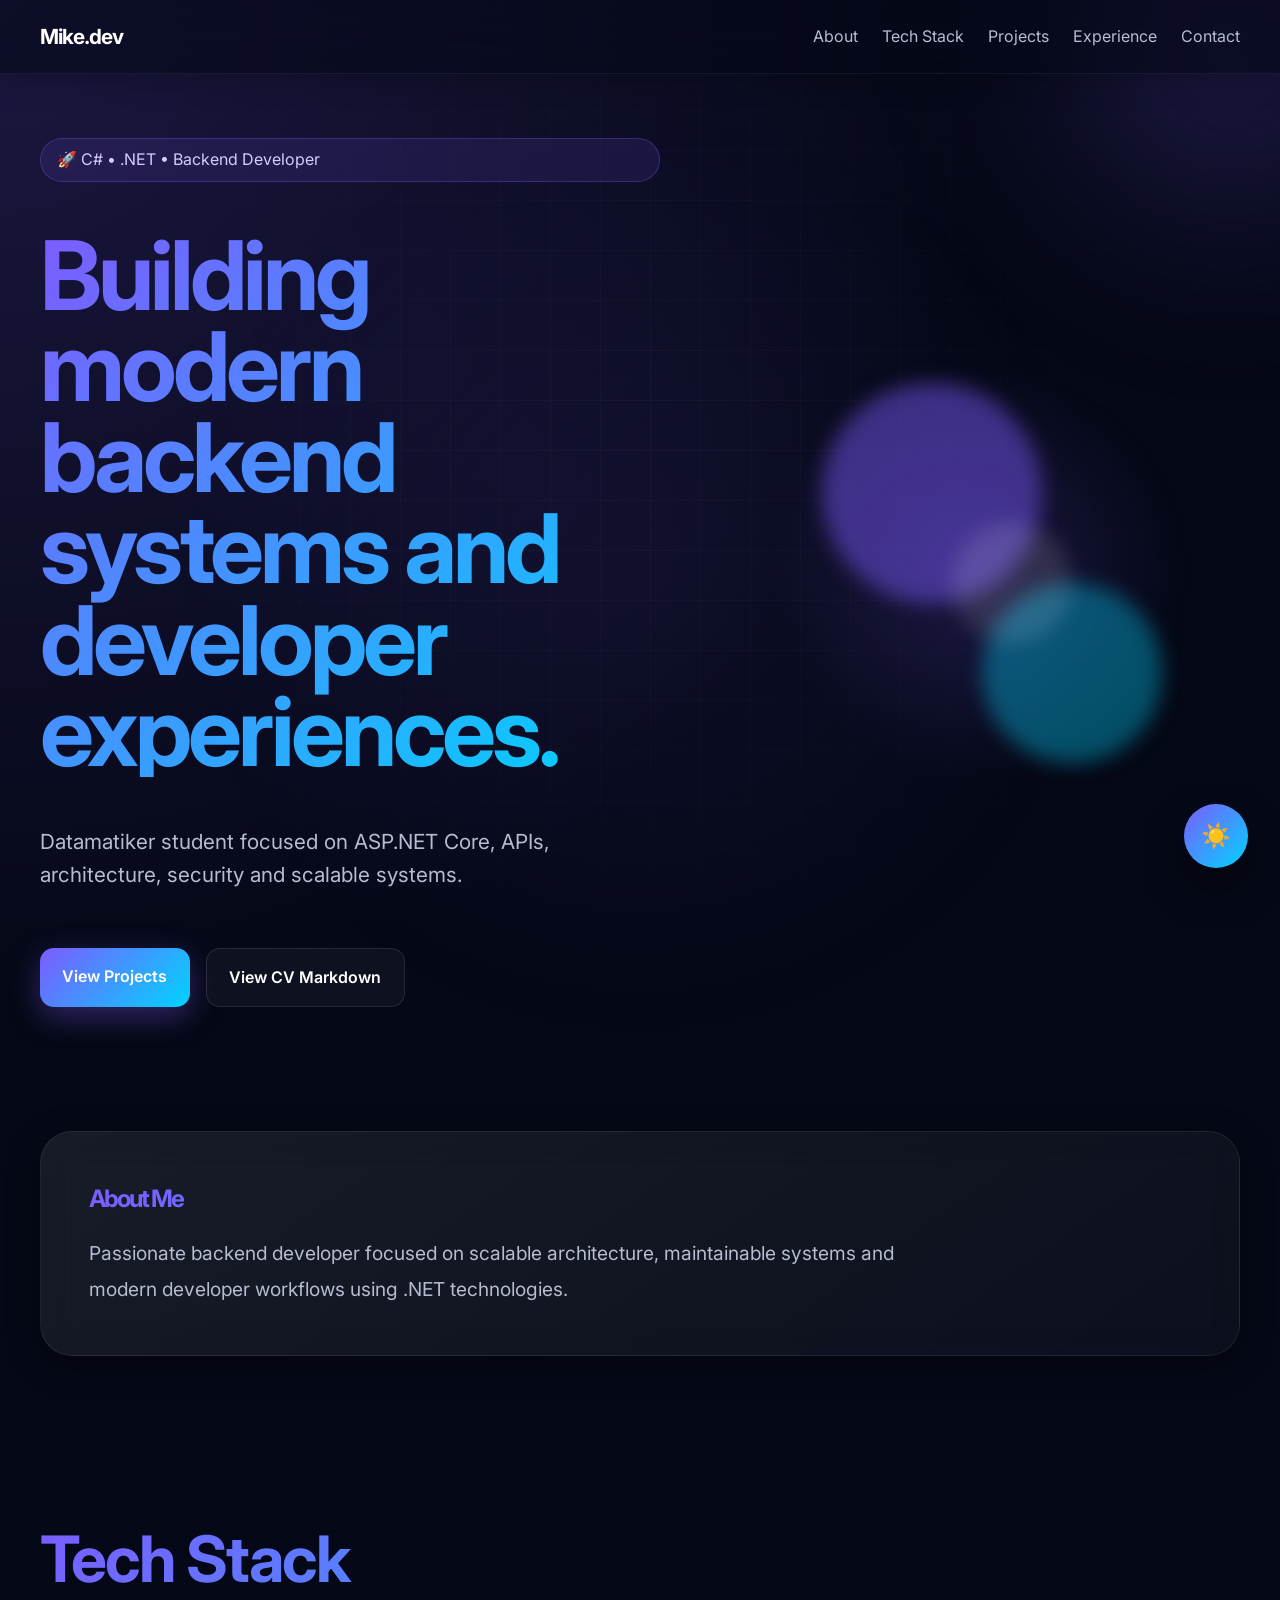
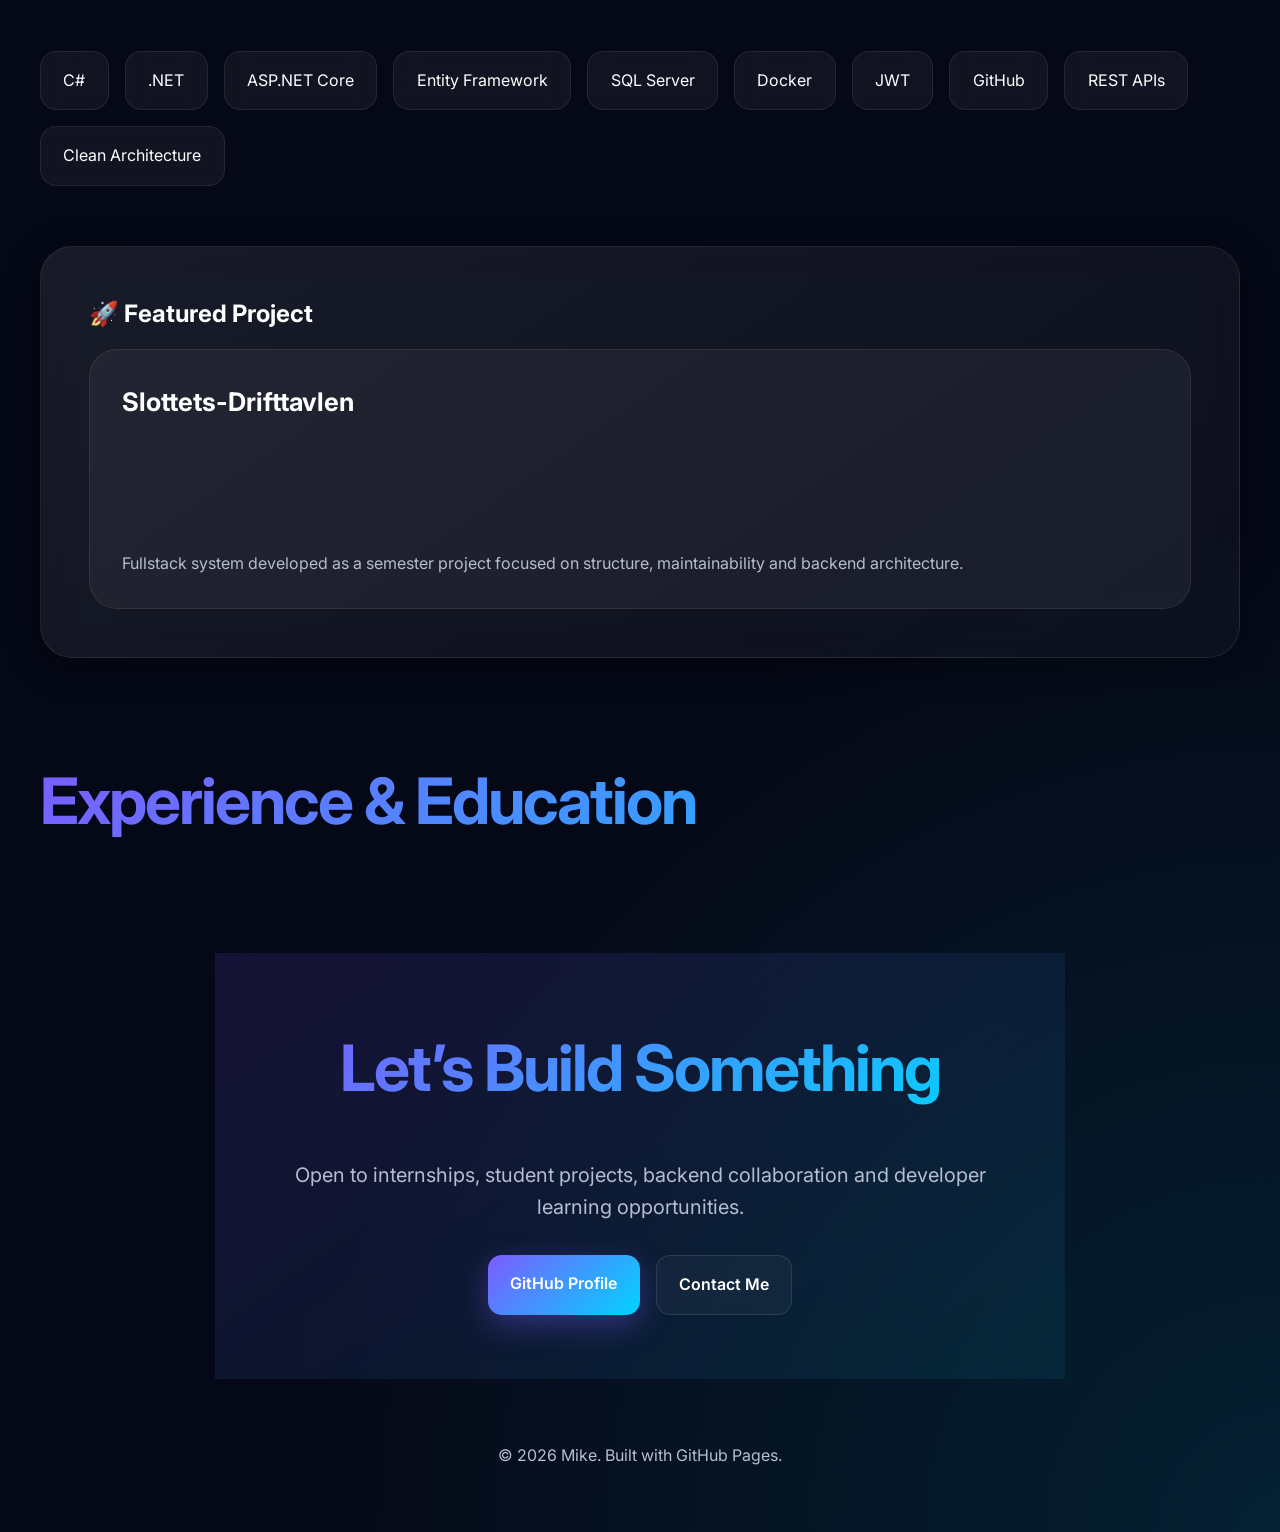
==== index.html @ 4323db99 "Add automated CV PDF generation workflow" ====
<!doctype html>
<html lang="en">
  <head>
    <meta charset="UTF-8" />
    <meta name="viewport" content="width=device-width, initial-scale=1.0" />

    <title>Mike | Developer Portfolio</title>

    <link rel="preconnect" href="https://fonts.googleapis.com" />
    <link rel="preconnect" href="https://fonts.gstatic.com" crossorigin />

    <link
      href="https://fonts.googleapis.com/css2?family=Inter:wght@300;400;500;600;700&display=swap"
      rel="stylesheet"
    />

    <link rel="icon" type="image/svg+xml" href="favicon.svg" />
  <link rel="manifest" href="site.webmanifest" />
  <link rel="stylesheet" href="style.css" />
  </head>

  <!doctype html>
  <html lang="en">
    <head>
      <!-- #region Meta -->
      <meta charset="UTF-8" />
      <meta name="viewport" content="width=device-width, initial-scale=1.0" />
      <meta
        name="description"
        content="Modern developer CV and portfolio for a C# .NET backend developer."
      />
      <!-- #endregion -->

      <!-- #region Title -->
      <title>Mike | C# .NET Developer</title>
      <!-- #endregion -->

      <!-- #region Fonts -->
      <link rel="preconnect" href="https://fonts.googleapis.com" />
      <link rel="preconnect" href="https://fonts.gstatic.com" crossorigin />
      <link
        href="https://fonts.googleapis.com/css2?family=Inter:wght@300;400;500;600;700;800&display=swap"
        rel="stylesheet"
      />
      <!-- #endregion -->

      <!-- #region Styles -->
      <link rel="stylesheet" href="style.css" />
      <!-- #endregion -->
    </head>

    
    <body>

<button class="theme-toggle" aria-label="Toggle theme">☀️</button>


  <div class="scroll-progress"></div>

      <!-- #region Background -->
      <div class="background-glow" aria-hidden="true"></div>

  <div class="background-grid"></div>

      <!-- #endregion -->

      
  <!-- #region Page Header -->
  <header class="site-header">
    <nav class="site-nav" aria-label="Primary navigation">
      <a href="#" class="brand" aria-label="Go to homepage">Mike.dev</a>

      <ul class="nav-links">
        <li><a href="#about">About</a></li>
        <li><a href="#skills">Tech Stack</a></li>
        <li><a href="#projects">Projects</a></li>
        <li><a href="#experience">Experience</a></li>
        <li><a href="#contact">Contact</a></li>
      </ul>

      <button class="mobile-menu-toggle" aria-label="Toggle navigation" aria-expanded="false">
        <span></span>
        <span></span>
        <span></span>
      </button>
    </nav>
  </header>
  <!-- #endregion -->


      <!-- #region Main Content -->
      <main>
        <!-- #region Hero Section -->
        <section class="hero" aria-labelledby="hero-title">
<div class="hero-layout">
<div class="hero-left">
<p class="hero-tag">🚀 C# • .NET • Backend Developer</p>
<h1 id="hero-title" class="gradient-text">Building modern backend systems and developer experiences.</h1>
<p class="hero-description">Datamatiker student focused on ASP.NET Core, APIs, architecture, security and scalable systems.</p>
<div class="hero-actions">
<a href="#projects" class="primary-btn">View Projects</a>
<a href="docs/cv.pdf" class="secondary-btn" target="_blank">View CV Markdown</a>
</div>
</div>
<div class="hero-right">
<div class="hero-visual">
<div class="orb orb-1"></div>
<div class="orb orb-2"></div>
<div class="orb orb-3"></div>
</div>
</div>
</div>
</section>
        <!-- #endregion -->

        <!-- #region About Section -->
        <section id="about" class="section">
<div class="glass-card hover-lift">
<h2 class="section-title gradient-text">About Me</h2>
<p class="about-text">
Passionate backend developer focused on scalable architecture, maintainable systems and modern developer workflows using .NET technologies.
</p>
</div>
</section>
        <!-- #endregion -->

        <!-- #region Skills Section -->
        <section id="skills" class="section">
<h2 class="section-title gradient-text">Tech Stack</h2>
<ul id="skills-container" class="skills"></ul>
</section>
        <!-- #endregion -->

        <!-- #region Projects Section -->
        <section
          id="projects"
          class="glass-card hover-lift"
          aria-labelledby="projects-title"
        >
          <h2 id="projects-title">🚀 Featured Project</h2>

          <article class="project-card glow-hover">
            <h3>Slottets-Drifttavlen</h3>

            <p>
              Fullstack system developed as a semester project focused on
              structure, maintainability and backend architecture.
            </p>
          </article>
        </section>
        <!-- #endregion -->
      <section id="experience" class="section">
<h2 class="section-title gradient-text">Experience & Education</h2>
<div id="timeline-container" class="timeline"></div>
</section>

<section id="contact" class="section contact-section">
<h2 class="section-title gradient-text">Let’s Build Something</h2>
<p>Open to internships, student projects, backend collaboration and developer learning opportunities.</p>
<div class="hero-actions">
<a href="https://github.com/codemikemike" class="primary-btn">GitHub Profile</a>
<a href="mailto:codemikemike.noreply.github.com" class="secondary-btn">Contact Me</a>
</div>
</section>
</main>
      <!-- #endregion -->

      <!-- #region Footer -->
      <footer class="site-footer">
        <p>© 2026 Mike. Built with GitHub Pages.</p>
      </footer>
      <!-- #endregion -->
      <script type="module" src="src/app.js"></script>
</body>
  </html>
</html>
---- style.css ----
/* #region Reset */

* {
  margin: 0;
  padding: 0;
  box-sizing: border-box;
}

/* #endregion */


/* #region Root */

:root {
  --background: #050816;
  --surface: rgba(255, 255, 255, 0.06);
  --surface-border: rgba(255, 255, 255, 0.1);

  --text-primary: #ffffff;
  --text-secondary: #b6bdd1;

  --primary: #7c5cff;
  --secondary: #00d4ff;

  --shadow:
    0 8px 32px rgba(0, 0, 0, 0.35);

  --blur: blur(18px);

  --max-width: 1200px;
}

/* #endregion */


/* #region Base */

html {
  scroll-behavior: smooth;
}

body {
  font-family: "Inter", sans-serif;

  background:
    radial-gradient(circle at top left, rgba(124, 92, 255, 0.18), transparent 30%),
    radial-gradient(circle at bottom right, rgba(0, 212, 255, 0.12), transparent 30%),
    var(--background);

  color: var(--text-primary);

  min-height: 100vh;

  overflow-x: hidden;
  line-height: 1.6;
}

/* #endregion */


/* #region Background Glow */

.background-glow {
  position: fixed;

  top: -200px;
  right: -200px;

  width: 500px;
  height: 500px;

  background: radial-gradient(circle, rgba(124, 92, 255, 0.25), transparent 70%);

  filter: blur(80px);

  z-index: -1;

  animation: pulse 8s ease-in-out infinite;
}

@keyframes pulse {
  0% {
    transform: scale(1);
    opacity: 0.7;
  }

  50% {
    transform: scale(1.2);
    opacity: 1;
  }

  100% {
    transform: scale(1);
    opacity: 0.7;
  }
}

/* #endregion */


/* #region Layout */

main {
  width: min(100% - 2rem, var(--max-width));
  margin-inline: auto;
}

/* #endregion */


/* #region Header */

.site-header {

  box-shadow:
    0 4px 30px rgba(0,0,0,0.25);

  position: sticky;
  top: 0;

  backdrop-filter: blur(14px);

  background: rgba(5, 8, 22, 0.65);

  border-bottom: 1px solid rgba(255, 255, 255, 0.05);

  z-index: 1000;
}

.site-nav {
  width: min(100% - 2rem, var(--max-width));

  margin-inline: auto;

  display: flex;
  justify-content: space-between;
  align-items: center;

  padding: 1rem 0;
}

.brand {
  font-size: 1.1rem;
  font-weight: 700;

  color: white;

  text-decoration: none;
}

.nav-links {
  display: flex;
  gap: 1.5rem;

  list-style: none;
}

.nav-links a {
  color: var(--text-secondary);

  text-decoration: none;

  transition: 0.3s ease;
}

.nav-links a:hover {
  color: white;
}

/* #endregion */


/* #region Hero */

.hero {
  min-height: 90vh;

  display: grid;
  place-items: center;

  padding: 4rem 0;
}

.hero-content {

  display: flex;
  flex-direction: column;
  gap: 1rem;

  max-width: 800px;
}

.hero-tag {
  display: inline-flex;

  padding: 0.5rem 1rem;

  border-radius: 999px;

  background: rgba(124, 92, 255, 0.12);

  border: 1px solid rgba(124, 92, 255, 0.3);

  color: #d6cbff;

  margin-bottom: 1.5rem;
}

.hero h1 {
  font-size: clamp(3rem, 8vw, 5rem);

  line-height: 1.05;

  margin-bottom: 1.5rem;

  letter-spacing: -2px;
}

.hero-description {
  font-size: 1.2rem;

  color: var(--text-secondary);

  max-width: 650px;

  margin-bottom: 2rem;
}

/* #endregion */


/* #region Buttons */

.hero-actions {
  display: flex;
  gap: 1rem;

  flex-wrap: wrap;
}

.primary-btn,
.secondary-btn {
  padding: 1rem 1.4rem;

  border-radius: 14px;

  text-decoration: none;

  font-weight: 600;

  transition: 0.3s ease;
}

.primary-btn {
  background: linear-gradient(
    135deg,
    var(--primary),
    var(--secondary)
  );

  color: white;

  box-shadow:
    0 10px 30px rgba(124, 92, 255, 0.35);
}

.primary-btn:hover {
  transform: translateY(-3px);
}

.secondary-btn {
  border: 1px solid rgba(255, 255, 255, 0.1);

  color: white;

  background: rgba(255, 255, 255, 0.04);
}

.secondary-btn:hover {
  background: rgba(255, 255, 255, 0.08);
}

/* #endregion */


/* #region Glass Cards */

.glass-card {
  background: var(--surface);

  border: 1px solid var(--surface-border);

  backdrop-filter: var(--blur);

  border-radius: 24px;

  padding: 2rem;

  margin-bottom: 2rem;

  box-shadow: var(--shadow);
}

.glass-card h2 {
  margin-bottom: 1rem;

  font-size: 1.5rem;
}

/* #endregion */


/* #region Skills */

.skills {
  display: flex;
  flex-wrap: wrap;

  gap: 1rem;

  list-style: none;
}

.skills li {
  padding: 0.75rem 1rem;

  border-radius: 12px;

  background: rgba(255, 255, 255, 0.05);

  border: 1px solid rgba(255, 255, 255, 0.08);

  color: white;
}

/* #endregion */


/* #region Project */

.project-card h3 {
  margin-bottom: 0.75rem;
}

/* #endregion */


/* #region Footer */

.site-footer {
  text-align: center;

  padding: 4rem 2rem;

  color: var(--text-secondary);
}

/* #endregion */


/* #region Responsive */

@media (max-width: 768px) {

  .nav-links {
    display: none;
  }

  .hero {
    min-height: 80vh;
  }

  .hero h1 {
    font-size: 3rem;
  }

  .hero-description {
    font-size: 1rem;
  }

}

/* #endregion */

/* #region Utilities */

.gradient-text {

  background:
    linear-gradient(
      135deg,
      #7c5cff,
      #00d4ff
    );

  -webkit-background-clip: text;
  -webkit-text-fill-color: transparent;
}

.section-spacing {
  padding-block: 5rem;
}

.hover-lift {

  transition:
    transform 0.35s ease,
    box-shadow 0.35s ease;
}

.hover-lift:hover {

  transform:
    translateY(-8px);

  box-shadow:
    0 20px 40px rgba(0,0,0,0.35);
}

/* #endregion */


/* #region Reveal Animation */

.glass-card {

  opacity: 0;

  transform:
    translateY(30px);

  animation:
    reveal 0.8s ease forwards;
}

.glass-card:nth-child(1) {
  animation-delay: 0.1s;
}

.glass-card:nth-child(2) {
  animation-delay: 0.25s;
}

.glass-card:nth-child(3) {
  animation-delay: 0.4s;
}

@keyframes reveal {

  to {

    opacity: 1;

    transform:
      translateY(0);
  }
}

/* #endregion */


/* #region Scroll Progress */

.scroll-progress {

  position: fixed;

  top: 0;
  left: 0;

  width: 0%;
  height: 4px;

  background:
    linear-gradient(
      90deg,
      #7c5cff,
      #00d4ff
    );

  z-index: 9999;
}

/* #endregion */


/* #region Background Grid */

.background-grid {

  position: fixed;

  inset: 0;

  background-image:
    linear-gradient(
      rgba(255,255,255,0.03) 1px,
      transparent 1px
    ),
    linear-gradient(
      90deg,
      rgba(255,255,255,0.03) 1px,
      transparent 1px
    );

  background-size: 50px 50px;

  mask-image:
    radial-gradient(
      circle at center,
      black,
      transparent 80%
    );

  z-index: -2;
}

/* #endregion */


/* #region Enhanced Project Card */

.project-card {

  display: flex;
  flex-direction: column;
  gap: 1rem;
}

.project-card p {

  color:
    var(--text-secondary);
}

/* #endregion */


/* #region Enhanced Hero */

.hero {

  position: relative;
}

.hero::before {

  content: "";

  position: absolute;

  inset: 0;

  background:
    radial-gradient(
      circle at center,
      rgba(124,92,255,0.08),
      transparent 60%
    );

  z-index: -1;
}

/* #endregion */


/* #region Modern Hero Layout */

.hero-layout {

  display: grid;

  grid-template-columns:
    1.2fr 1fr;

  align-items: center;

  gap: 4rem;

  min-height: 90vh;
}

.hero-left {

  display: flex;
  flex-direction: column;

  gap: 1.5rem;
}

.hero-right {

  display: flex;

  justify-content: center;
  align-items: center;
}

.hero-visual {

  position: relative;

  width: 420px;
  height: 420px;

  border-radius: 50%;

  background:
    radial-gradient(
      circle,
      rgba(124,92,255,0.18),
      transparent 70%
    );
}

.orb {

  position: absolute;

  border-radius: 50%;

  filter: blur(10px);

  animation:
    float 8s ease-in-out infinite;
}

.orb-1 {

  width: 220px;
  height: 220px;

  background:
    rgba(124,92,255,0.45);

  top: 20px;
  left: 50px;
}

.orb-2 {

  width: 180px;
  height: 180px;

  background:
    rgba(0,212,255,0.35);

  bottom: 20px;
  right: 30px;

  animation-delay: 2s;
}

.orb-3 {

  width: 120px;
  height: 120px;

  background:
    rgba(255,255,255,0.12);

  top: 160px;
  right: 120px;

  animation-delay: 4s;
}

@keyframes float {

  0% {
    transform:
      translateY(0px);
  }

  50% {
    transform:
      translateY(-25px);
  }

  100% {
    transform:
      translateY(0px);
  }
}

/* #endregion */


/* #region Premium Typography */

.hero h1 {

  font-size:
    clamp(4rem, 8vw, 6rem);

  line-height: 0.95;

  letter-spacing: -4px;

  max-width: 850px;
}

.hero-description {

  font-size: 1.3rem;

  max-width: 650px;

  color:
    var(--text-secondary);
}

/* #endregion */


/* #region Premium Cards */

.glass-card {

  padding: 3rem;

  border-radius: 32px;

  background:
    linear-gradient(
      145deg,
      rgba(255,255,255,0.08),
      rgba(255,255,255,0.03)
    );

  border:
    1px solid rgba(255,255,255,0.08);
}

/* #endregion */


/* #region Responsive */

@media (max-width: 1000px) {

  .hero-layout {

    grid-template-columns: 1fr;

    text-align: center;
  }

  .hero-left {

    align-items: center;
  }

  .hero-right {

    display: none;
  }
}

/* #endregion */


/* #region Section System */

.section {

  position: relative;

  padding-block: 8rem;
}

.section-title {

  font-size:
    clamp(2.5rem, 5vw, 4rem);

  margin-bottom: 3rem;

  letter-spacing: -2px;
}

/* #endregion */


/* #region Premium Skills */

.skills {

  display: flex;

  flex-wrap: wrap;

  gap: 1rem;
}

.skills li {

  position: relative;

  overflow: hidden;

  padding:
    1rem 1.4rem;

  border-radius: 16px;

  background:
    rgba(255,255,255,0.05);

  border:
    1px solid rgba(255,255,255,0.08);

  backdrop-filter:
    blur(12px);

  transition:
    all 0.35s ease;
}

.skills li::before {

  content: "";

  position: absolute;

  inset: 0;

  background:
    linear-gradient(
      135deg,
      rgba(124,92,255,0.25),
      rgba(0,212,255,0.15)
    );

  opacity: 0;

  transition:
    opacity 0.35s ease;
}

.skills li:hover {

  transform:
    translateY(-6px);

  border-color:
    rgba(124,92,255,0.45);
}

.skills li:hover::before {

  opacity: 1;
}

/* #endregion */


/* #region Project Grid */

.project-grid {

  display: grid;

  grid-template-columns:
    repeat(
      auto-fit,
      minmax(320px, 1fr)
    );

  gap: 2rem;
}

.project-card {

  position: relative;

  overflow: hidden;

  padding: 2rem;

  border-radius: 28px;

  background:
    rgba(255,255,255,0.05);

  border:
    1px solid rgba(255,255,255,0.08);

  transition:
    all 0.4s ease;
}

.project-card::before {

  content: "";

  position: absolute;

  inset: 0;

  background:
    linear-gradient(
      135deg,
      rgba(124,92,255,0.12),
      rgba(0,212,255,0.06)
    );

  opacity: 0;

  transition:
    opacity 0.4s ease;
}

.project-card:hover {

  transform:
    translateY(-10px);

  border-color:
    rgba(124,92,255,0.35);
}

.project-card:hover::before {

  opacity: 1;
}

.project-card h3 {

  font-size: 1.6rem;

  margin-bottom: 1rem;
}

/* #endregion */


/* #region Premium Navbar */

.site-header {

  backdrop-filter:
    blur(24px);

  background:
    rgba(5,8,22,0.55);

  border-bottom:
    1px solid rgba(255,255,255,0.06);
}

.site-nav {

  padding:
    1.25rem 0;
}

.brand {

  font-size: 1.3rem;

  letter-spacing: -1px;
}

/* #endregion */


/* #region Glow Hover */

.glow-hover {

  position: relative;
}

.glow-hover::after {

  content: "";

  position: absolute;

  inset: 0;

  border-radius: inherit;

  background:
    radial-gradient(
      circle at top,
      rgba(124,92,255,0.25),
      transparent 70%
    );

  opacity: 0;

  transition:
    opacity 0.35s ease;

  pointer-events: none;
}

.glow-hover:hover::after {

  opacity: 1;
}

/* #endregion */


/* #region Modern Layout */

.section {

  padding-block:
    8rem;
}

.section-title {

  font-size:
    clamp(2.5rem, 6vw, 4rem);

  margin-bottom:
    2.5rem;

  letter-spacing:
    -2px;
}

.about-text {

  font-size:
    1.2rem;

  max-width:
    850px;

  color:
    var(--text-secondary);

  line-height:
    1.9;
}

/* #endregion */


/* #region Timeline */

.timeline {
  display: grid;
  gap: 2rem;
}

.timeline-item {
  position: relative;
  display: grid;
  grid-template-columns: auto 1fr;
  gap: 1.5rem;
  padding: 2rem;
  border-radius: 28px;
  background: linear-gradient(
    145deg,
    rgba(255,255,255,0.07),
    rgba(255,255,255,0.03)
  );
  border: 1px solid rgba(255,255,255,0.08);
  backdrop-filter: blur(18px);
  transition: transform 0.35s ease, border-color 0.35s ease;
}

.timeline-item:hover {
  transform: translateY(-8px);
  border-color: rgba(124,92,255,0.45);
}

.timeline-dot {
  width: 18px;
  height: 18px;
  margin-top: 0.45rem;
  border-radius: 50%;
  background: linear-gradient(135deg, #7c5cff, #00d4ff);
  box-shadow: 0 0 30px rgba(124,92,255,0.7);
}

.timeline-date {
  color: #8fdcff;
  font-weight: 700;
  margin-bottom: 0.5rem;
}

.timeline-item h3 {
  font-size: 1.5rem;
  margin-bottom: 0.75rem;
}

.timeline-item p {
  color: var(--text-secondary);
}

/* #endregion */


/* #region Contact Section */

.contact-section {
  text-align: center;
  max-width: 850px;
  margin-inline: auto;
}

.contact-section p {
  color: var(--text-secondary);
  font-size: 1.25rem;
  margin-bottom: 2rem;
}

.contact-section .hero-actions {
  justify-content: center;
}

/* #endregion */


/* #region Theme Toggle */

.theme-toggle {

  position: fixed;

  right: 2rem;
  bottom: 2rem;

  width: 64px;
  height: 64px;

  border: none;

  border-radius: 50%;

  background:
    linear-gradient(
      135deg,
      #7c5cff,
      #00d4ff
    );

  color: white;

  font-size: 1.5rem;

  cursor: pointer;

  z-index: 9999;

  box-shadow:
    0 20px 40px rgba(0,0,0,0.35);

  transition:
    transform 0.3s ease,
    box-shadow 0.3s ease;
}

.theme-toggle:hover {

  transform:
    translateY(-6px) scale(1.05);
}

/* #endregion */


/* #region Light Theme */

body.light-theme {

  --background: #f4f7fb;

  --surface:
    rgba(255,255,255,0.75);

  --surface-border:
    rgba(0,0,0,0.06);

  --text-primary:
    #0f172a;

  --text-secondary:
    #475569;

  background:
    radial-gradient(
      circle at top left,
      rgba(124,92,255,0.08),
      transparent 30%
    ),
    radial-gradient(
      circle at bottom right,
      rgba(0,212,255,0.08),
      transparent 30%
    ),
    var(--background);
}

body.light-theme .brand,
body.light-theme .nav-links a,
body.light-theme .skills li,
body.light-theme .secondary-btn {

  color:
    #0f172a;
}

body.light-theme .secondary-btn {

  border:
    1px solid rgba(0,0,0,0.08);
}

/* #endregion */


/* #region Global Theme Transitions */

body,
.glass-card,
.project-card,
.timeline-item,
.skills li,
.site-header,
.secondary-btn {

  transition:
    background 0.35s ease,
    color 0.35s ease,
    border-color 0.35s ease;
}

/* #endregion */


/* #region Professional Spacing Fix */

.hero {
  min-height: 78vh;
}

.section {
  padding-block: 3.75rem;
}

.glass-card,
.project-card,
.timeline-item,
.contact-section {
  transition:
    transform 0.3s ease,
    border-color 0.3s ease,
    background 0.3s ease;
}

/* #endregion */


/* #region Stronger Project Layout */

#projects .project-grid {
  margin-top: 2rem;
}

#projects .project-card {
  min-height: 260px;
  display: flex;
  flex-direction: column;
  justify-content: space-between;
}

#projects .project-card::after {
  content: "View case study →";
  margin-top: 2rem;
  color: #8fdcff;
  font-weight: 800;
}

/* #endregion */


/* #region Better Contact */

.contact-section {
  padding: 4rem;
  background:
    linear-gradient(
      145deg,
      rgba(124, 92, 255, 0.14),
      rgba(0, 212, 255, 0.07)
    );
}

/* #endregion */


/* #region Mobile Navigation */

.mobile-menu-toggle {
  display: none;
  width: 44px;
  height: 44px;
  border: 1px solid var(--border);
  border-radius: 14px;
  background: rgba(255,255,255,.06);
  cursor: pointer;
}

.mobile-menu-toggle span {
  display: block;
  width: 20px;
  height: 2px;
  margin: 5px auto;
  background: var(--text);
  border-radius: 999px;
  transition: transform .25s ease, opacity .25s ease;
}

.mobile-menu-toggle.is-open span:nth-child(1) {
  transform: translateY(7px) rotate(45deg);
}

.mobile-menu-toggle.is-open span:nth-child(2) {
  opacity: 0;
}

.mobile-menu-toggle.is-open span:nth-child(3) {
  transform: translateY(-7px) rotate(-45deg);
}

@media (max-width: 900px) {
  .mobile-menu-toggle {
    display: block;
  }

  .nav-links {
    position: fixed;
    top: 73px;
    left: 1rem;
    right: 1rem;

    display: grid;
    gap: .75rem;

    padding: 1rem;

    border: 1px solid var(--border);
    border-radius: 22px;

    background: rgba(5,8,22,.92);
    backdrop-filter: blur(22px);

    transform: translateY(-16px);
    opacity: 0;
    pointer-events: none;

    transition: opacity .25s ease, transform .25s ease;
  }

  .nav-links.is-open {
    opacity: 1;
    pointer-events: auto;
    transform: translateY(0);
  }

  .nav-links a {
    display: block;
    padding: .85rem 1rem;
    border-radius: 14px;
  }

  .nav-links a:hover {
    background: rgba(255,255,255,.07);
  }
}

/* #endregion */


/* #region Mobile Nav Hard Fix */

.mobile-menu-toggle {
  display: none;
  align-items: center;
  justify-content: center;
  flex-direction: column;
}

@media (max-width: 900px) {
  .mobile-menu-toggle {
    display: flex !important;
  }

  .site-nav {
    position: relative;
  }

  .nav-links {
    display: none !important;
  }

  .nav-links.is-open {
    display: grid !important;
  }
}

/* #endregion */


.mobile-menu-toggle {
  display: flex !important;
  background: red !important;
}


/* #region Mobile Menu Icon Fix */

.mobile-menu-toggle {
  gap: 4px;
}

.mobile-menu-toggle span {
  display: block !important;
  width: 22px !important;
  height: 2px !important;
  background: #ffffff !important;
  border-radius: 999px;
}

/* #endregion */


/* #region Mobile Menu Final Fix */

.mobile-menu-toggle {
  display: none !important;
  width: 44px;
  height: 44px;
  border: 1px solid var(--border);
  border-radius: 14px;
  background: rgba(255,255,255,.06) !important;
  cursor: pointer;
  align-items: center;
  justify-content: center;
  flex-direction: column;
  gap: 4px;
}

.mobile-menu-toggle span {
  display: block !important;
  width: 22px !important;
  height: 2px !important;
  background: #ffffff !important;
  border-radius: 999px;
}

@media (max-width: 900px) {
  .mobile-menu-toggle {
    display: flex !important;
  }
}

/* #endregion */
---- style.css ----
/* #region Reset */

* {
  margin: 0;
  padding: 0;
  box-sizing: border-box;
}

/* #endregion */


/* #region Root */

:root {
  --background: #050816;
  --surface: rgba(255, 255, 255, 0.06);
  --surface-border: rgba(255, 255, 255, 0.1);

  --text-primary: #ffffff;
  --text-secondary: #b6bdd1;

  --primary: #7c5cff;
  --secondary: #00d4ff;

  --shadow:
    0 8px 32px rgba(0, 0, 0, 0.35);

  --blur: blur(18px);

  --max-width: 1200px;
}

/* #endregion */


/* #region Base */

html {
  scroll-behavior: smooth;
}

body {
  font-family: "Inter", sans-serif;

  background:
    radial-gradient(circle at top left, rgba(124, 92, 255, 0.18), transparent 30%),
    radial-gradient(circle at bottom right, rgba(0, 212, 255, 0.12), transparent 30%),
    var(--background);

  color: var(--text-primary);

  min-height: 100vh;

  overflow-x: hidden;
  line-height: 1.6;
}

/* #endregion */


/* #region Background Glow */

.background-glow {
  position: fixed;

  top: -200px;
  right: -200px;

  width: 500px;
  height: 500px;

  background: radial-gradient(circle, rgba(124, 92, 255, 0.25), transparent 70%);

  filter: blur(80px);

  z-index: -1;

  animation: pulse 8s ease-in-out infinite;
}

@keyframes pulse {
  0% {
    transform: scale(1);
    opacity: 0.7;
  }

  50% {
    transform: scale(1.2);
    opacity: 1;
  }

  100% {
    transform: scale(1);
    opacity: 0.7;
  }
}

/* #endregion */


/* #region Layout */

main {
  width: min(100% - 2rem, var(--max-width));
  margin-inline: auto;
}

/* #endregion */


/* #region Header */

.site-header {

  box-shadow:
    0 4px 30px rgba(0,0,0,0.25);

  position: sticky;
  top: 0;

  backdrop-filter: blur(14px);

  background: rgba(5, 8, 22, 0.65);

  border-bottom: 1px solid rgba(255, 255, 255, 0.05);

  z-index: 1000;
}

.site-nav {
  width: min(100% - 2rem, var(--max-width));

  margin-inline: auto;

  display: flex;
  justify-content: space-between;
  align-items: center;

  padding: 1rem 0;
}

.brand {
  font-size: 1.1rem;
  font-weight: 700;

  color: white;

  text-decoration: none;
}

.nav-links {
  display: flex;
  gap: 1.5rem;

  list-style: none;
}

.nav-links a {
  color: var(--text-secondary);

  text-decoration: none;

  transition: 0.3s ease;
}

.nav-links a:hover {
  color: white;
}

/* #endregion */


/* #region Hero */

.hero {
  min-height: 90vh;

  display: grid;
  place-items: center;

  padding: 4rem 0;
}

.hero-content {

  display: flex;
  flex-direction: column;
  gap: 1rem;

  max-width: 800px;
}

.hero-tag {
  display: inline-flex;

  padding: 0.5rem 1rem;

  border-radius: 999px;

  background: rgba(124, 92, 255, 0.12);

  border: 1px solid rgba(124, 92, 255, 0.3);

  color: #d6cbff;

  margin-bottom: 1.5rem;
}

.hero h1 {
  font-size: clamp(3rem, 8vw, 5rem);

  line-height: 1.05;

  margin-bottom: 1.5rem;

  letter-spacing: -2px;
}

.hero-description {
  font-size: 1.2rem;

  color: var(--text-secondary);

  max-width: 650px;

  margin-bottom: 2rem;
}

/* #endregion */


/* #region Buttons */

.hero-actions {
  display: flex;
  gap: 1rem;

  flex-wrap: wrap;
}

.primary-btn,
.secondary-btn {
  padding: 1rem 1.4rem;

  border-radius: 14px;

  text-decoration: none;

  font-weight: 600;

  transition: 0.3s ease;
}

.primary-btn {
  background: linear-gradient(
    135deg,
    var(--primary),
    var(--secondary)
  );

  color: white;

  box-shadow:
    0 10px 30px rgba(124, 92, 255, 0.35);
}

.primary-btn:hover {
  transform: translateY(-3px);
}

.secondary-btn {
  border: 1px solid rgba(255, 255, 255, 0.1);

  color: white;

  background: rgba(255, 255, 255, 0.04);
}

.secondary-btn:hover {
  background: rgba(255, 255, 255, 0.08);
}

/* #endregion */


/* #region Glass Cards */

.glass-card {
  background: var(--surface);

  border: 1px solid var(--surface-border);

  backdrop-filter: var(--blur);

  border-radius: 24px;

  padding: 2rem;

  margin-bottom: 2rem;

  box-shadow: var(--shadow);
}

.glass-card h2 {
  margin-bottom: 1rem;

  font-size: 1.5rem;
}

/* #endregion */


/* #region Skills */

.skills {
  display: flex;
  flex-wrap: wrap;

  gap: 1rem;

  list-style: none;
}

.skills li {
  padding: 0.75rem 1rem;

  border-radius: 12px;

  background: rgba(255, 255, 255, 0.05);

  border: 1px solid rgba(255, 255, 255, 0.08);

  color: white;
}

/* #endregion */


/* #region Project */

.project-card h3 {
  margin-bottom: 0.75rem;
}

/* #endregion */


/* #region Footer */

.site-footer {
  text-align: center;

  padding: 4rem 2rem;

  color: var(--text-secondary);
}

/* #endregion */


/* #region Responsive */

@media (max-width: 768px) {

  .nav-links {
    display: none;
  }

  .hero {
    min-height: 80vh;
  }

  .hero h1 {
    font-size: 3rem;
  }

  .hero-description {
    font-size: 1rem;
  }

}

/* #endregion */

/* #region Utilities */

.gradient-text {

  background:
    linear-gradient(
      135deg,
      #7c5cff,
      #00d4ff
    );

  -webkit-background-clip: text;
  -webkit-text-fill-color: transparent;
}

.section-spacing {
  padding-block: 5rem;
}

.hover-lift {

  transition:
    transform 0.35s ease,
    box-shadow 0.35s ease;
}

.hover-lift:hover {

  transform:
    translateY(-8px);

  box-shadow:
    0 20px 40px rgba(0,0,0,0.35);
}

/* #endregion */


/* #region Reveal Animation */

.glass-card {

  opacity: 0;

  transform:
    translateY(30px);

  animation:
    reveal 0.8s ease forwards;
}

.glass-card:nth-child(1) {
  animation-delay: 0.1s;
}

.glass-card:nth-child(2) {
  animation-delay: 0.25s;
}

.glass-card:nth-child(3) {
  animation-delay: 0.4s;
}

@keyframes reveal {

  to {

    opacity: 1;

    transform:
      translateY(0);
  }
}

/* #endregion */


/* #region Scroll Progress */

.scroll-progress {

  position: fixed;

  top: 0;
  left: 0;

  width: 0%;
  height: 4px;

  background:
    linear-gradient(
      90deg,
      #7c5cff,
      #00d4ff
    );

  z-index: 9999;
}

/* #endregion */


/* #region Background Grid */

.background-grid {

  position: fixed;

  inset: 0;

  background-image:
    linear-gradient(
      rgba(255,255,255,0.03) 1px,
      transparent 1px
    ),
    linear-gradient(
      90deg,
      rgba(255,255,255,0.03) 1px,
      transparent 1px
    );

  background-size: 50px 50px;

  mask-image:
    radial-gradient(
      circle at center,
      black,
      transparent 80%
    );

  z-index: -2;
}

/* #endregion */


/* #region Enhanced Project Card */

.project-card {

  display: flex;
  flex-direction: column;
  gap: 1rem;
}

.project-card p {

  color:
    var(--text-secondary);
}

/* #endregion */


/* #region Enhanced Hero */

.hero {

  position: relative;
}

.hero::before {

  content: "";

  position: absolute;

  inset: 0;

  background:
    radial-gradient(
      circle at center,
      rgba(124,92,255,0.08),
      transparent 60%
    );

  z-index: -1;
}

/* #endregion */


/* #region Modern Hero Layout */

.hero-layout {

  display: grid;

  grid-template-columns:
    1.2fr 1fr;

  align-items: center;

  gap: 4rem;

  min-height: 90vh;
}

.hero-left {

  display: flex;
  flex-direction: column;

  gap: 1.5rem;
}

.hero-right {

  display: flex;

  justify-content: center;
  align-items: center;
}

.hero-visual {

  position: relative;

  width: 420px;
  height: 420px;

  border-radius: 50%;

  background:
    radial-gradient(
      circle,
      rgba(124,92,255,0.18),
      transparent 70%
    );
}

.orb {

  position: absolute;

  border-radius: 50%;

  filter: blur(10px);

  animation:
    float 8s ease-in-out infinite;
}

.orb-1 {

  width: 220px;
  height: 220px;

  background:
    rgba(124,92,255,0.45);

  top: 20px;
  left: 50px;
}

.orb-2 {

  width: 180px;
  height: 180px;

  background:
    rgba(0,212,255,0.35);

  bottom: 20px;
  right: 30px;

  animation-delay: 2s;
}

.orb-3 {

  width: 120px;
  height: 120px;

  background:
    rgba(255,255,255,0.12);

  top: 160px;
  right: 120px;

  animation-delay: 4s;
}

@keyframes float {

  0% {
    transform:
      translateY(0px);
  }

  50% {
    transform:
      translateY(-25px);
  }

  100% {
    transform:
      translateY(0px);
  }
}

/* #endregion */


/* #region Premium Typography */

.hero h1 {

  font-size:
    clamp(4rem, 8vw, 6rem);

  line-height: 0.95;

  letter-spacing: -4px;

  max-width: 850px;
}

.hero-description {

  font-size: 1.3rem;

  max-width: 650px;

  color:
    var(--text-secondary);
}

/* #endregion */


/* #region Premium Cards */

.glass-card {

  padding: 3rem;

  border-radius: 32px;

  background:
    linear-gradient(
      145deg,
      rgba(255,255,255,0.08),
      rgba(255,255,255,0.03)
    );

  border:
    1px solid rgba(255,255,255,0.08);
}

/* #endregion */


/* #region Responsive */

@media (max-width: 1000px) {

  .hero-layout {

    grid-template-columns: 1fr;

    text-align: center;
  }

  .hero-left {

    align-items: center;
  }

  .hero-right {

    display: none;
  }
}

/* #endregion */


/* #region Section System */

.section {

  position: relative;

  padding-block: 8rem;
}

.section-title {

  font-size:
    clamp(2.5rem, 5vw, 4rem);

  margin-bottom: 3rem;

  letter-spacing: -2px;
}

/* #endregion */


/* #region Premium Skills */

.skills {

  display: flex;

  flex-wrap: wrap;

  gap: 1rem;
}

.skills li {

  position: relative;

  overflow: hidden;

  padding:
    1rem 1.4rem;

  border-radius: 16px;

  background:
    rgba(255,255,255,0.05);

  border:
    1px solid rgba(255,255,255,0.08);

  backdrop-filter:
    blur(12px);

  transition:
    all 0.35s ease;
}

.skills li::before {

  content: "";

  position: absolute;

  inset: 0;

  background:
    linear-gradient(
      135deg,
      rgba(124,92,255,0.25),
      rgba(0,212,255,0.15)
    );

  opacity: 0;

  transition:
    opacity 0.35s ease;
}

.skills li:hover {

  transform:
    translateY(-6px);

  border-color:
    rgba(124,92,255,0.45);
}

.skills li:hover::before {

  opacity: 1;
}

/* #endregion */


/* #region Project Grid */

.project-grid {

  display: grid;

  grid-template-columns:
    repeat(
      auto-fit,
      minmax(320px, 1fr)
    );

  gap: 2rem;
}

.project-card {

  position: relative;

  overflow: hidden;

  padding: 2rem;

  border-radius: 28px;

  background:
    rgba(255,255,255,0.05);

  border:
    1px solid rgba(255,255,255,0.08);

  transition:
    all 0.4s ease;
}

.project-card::before {

  content: "";

  position: absolute;

  inset: 0;

  background:
    linear-gradient(
      135deg,
      rgba(124,92,255,0.12),
      rgba(0,212,255,0.06)
    );

  opacity: 0;

  transition:
    opacity 0.4s ease;
}

.project-card:hover {

  transform:
    translateY(-10px);

  border-color:
    rgba(124,92,255,0.35);
}

.project-card:hover::before {

  opacity: 1;
}

.project-card h3 {

  font-size: 1.6rem;

  margin-bottom: 1rem;
}

/* #endregion */


/* #region Premium Navbar */

.site-header {

  backdrop-filter:
    blur(24px);

  background:
    rgba(5,8,22,0.55);

  border-bottom:
    1px solid rgba(255,255,255,0.06);
}

.site-nav {

  padding:
    1.25rem 0;
}

.brand {

  font-size: 1.3rem;

  letter-spacing: -1px;
}

/* #endregion */


/* #region Glow Hover */

.glow-hover {

  position: relative;
}

.glow-hover::after {

  content: "";

  position: absolute;

  inset: 0;

  border-radius: inherit;

  background:
    radial-gradient(
      circle at top,
      rgba(124,92,255,0.25),
      transparent 70%
    );

  opacity: 0;

  transition:
    opacity 0.35s ease;

  pointer-events: none;
}

.glow-hover:hover::after {

  opacity: 1;
}

/* #endregion */


/* #region Modern Layout */

.section {

  padding-block:
    8rem;
}

.section-title {

  font-size:
    clamp(2.5rem, 6vw, 4rem);

  margin-bottom:
    2.5rem;

  letter-spacing:
    -2px;
}

.about-text {

  font-size:
    1.2rem;

  max-width:
    850px;

  color:
    var(--text-secondary);

  line-height:
    1.9;
}

/* #endregion */


/* #region Timeline */

.timeline {
  display: grid;
  gap: 2rem;
}

.timeline-item {
  position: relative;
  display: grid;
  grid-template-columns: auto 1fr;
  gap: 1.5rem;
  padding: 2rem;
  border-radius: 28px;
  background: linear-gradient(
    145deg,
    rgba(255,255,255,0.07),
    rgba(255,255,255,0.03)
  );
  border: 1px solid rgba(255,255,255,0.08);
  backdrop-filter: blur(18px);
  transition: transform 0.35s ease, border-color 0.35s ease;
}

.timeline-item:hover {
  transform: translateY(-8px);
  border-color: rgba(124,92,255,0.45);
}

.timeline-dot {
  width: 18px;
  height: 18px;
  margin-top: 0.45rem;
  border-radius: 50%;
  background: linear-gradient(135deg, #7c5cff, #00d4ff);
  box-shadow: 0 0 30px rgba(124,92,255,0.7);
}

.timeline-date {
  color: #8fdcff;
  font-weight: 700;
  margin-bottom: 0.5rem;
}

.timeline-item h3 {
  font-size: 1.5rem;
  margin-bottom: 0.75rem;
}

.timeline-item p {
  color: var(--text-secondary);
}

/* #endregion */


/* #region Contact Section */

.contact-section {
  text-align: center;
  max-width: 850px;
  margin-inline: auto;
}

.contact-section p {
  color: var(--text-secondary);
  font-size: 1.25rem;
  margin-bottom: 2rem;
}

.contact-section .hero-actions {
  justify-content: center;
}

/* #endregion */


/* #region Theme Toggle */

.theme-toggle {

  position: fixed;

  right: 2rem;
  bottom: 2rem;

  width: 64px;
  height: 64px;

  border: none;

  border-radius: 50%;

  background:
    linear-gradient(
      135deg,
      #7c5cff,
      #00d4ff
    );

  color: white;

  font-size: 1.5rem;

  cursor: pointer;

  z-index: 9999;

  box-shadow:
    0 20px 40px rgba(0,0,0,0.35);

  transition:
    transform 0.3s ease,
    box-shadow 0.3s ease;
}

.theme-toggle:hover {

  transform:
    translateY(-6px) scale(1.05);
}

/* #endregion */


/* #region Light Theme */

body.light-theme {

  --background: #f4f7fb;

  --surface:
    rgba(255,255,255,0.75);

  --surface-border:
    rgba(0,0,0,0.06);

  --text-primary:
    #0f172a;

  --text-secondary:
    #475569;

  background:
    radial-gradient(
      circle at top left,
      rgba(124,92,255,0.08),
      transparent 30%
    ),
    radial-gradient(
      circle at bottom right,
      rgba(0,212,255,0.08),
      transparent 30%
    ),
    var(--background);
}

body.light-theme .brand,
body.light-theme .nav-links a,
body.light-theme .skills li,
body.light-theme .secondary-btn {

  color:
    #0f172a;
}

body.light-theme .secondary-btn {

  border:
    1px solid rgba(0,0,0,0.08);
}

/* #endregion */


/* #region Global Theme Transitions */

body,
.glass-card,
.project-card,
.timeline-item,
.skills li,
.site-header,
.secondary-btn {

  transition:
    background 0.35s ease,
    color 0.35s ease,
    border-color 0.35s ease;
}

/* #endregion */


/* #region Professional Spacing Fix */

.hero {
  min-height: 78vh;
}

.section {
  padding-block: 3.75rem;
}

.glass-card,
.project-card,
.timeline-item,
.contact-section {
  transition:
    transform 0.3s ease,
    border-color 0.3s ease,
    background 0.3s ease;
}

/* #endregion */


/* #region Stronger Project Layout */

#projects .project-grid {
  margin-top: 2rem;
}

#projects .project-card {
  min-height: 260px;
  display: flex;
  flex-direction: column;
  justify-content: space-between;
}

#projects .project-card::after {
  content: "View case study →";
  margin-top: 2rem;
  color: #8fdcff;
  font-weight: 800;
}

/* #endregion */


/* #region Better Contact */

.contact-section {
  padding: 4rem;
  background:
    linear-gradient(
      145deg,
      rgba(124, 92, 255, 0.14),
      rgba(0, 212, 255, 0.07)
    );
}

/* #endregion */


/* #region Mobile Navigation */

.mobile-menu-toggle {
  display: none;
  width: 44px;
  height: 44px;
  border: 1px solid var(--border);
  border-radius: 14px;
  background: rgba(255,255,255,.06);
  cursor: pointer;
}

.mobile-menu-toggle span {
  display: block;
  width: 20px;
  height: 2px;
  margin: 5px auto;
  background: var(--text);
  border-radius: 999px;
  transition: transform .25s ease, opacity .25s ease;
}

.mobile-menu-toggle.is-open span:nth-child(1) {
  transform: translateY(7px) rotate(45deg);
}

.mobile-menu-toggle.is-open span:nth-child(2) {
  opacity: 0;
}

.mobile-menu-toggle.is-open span:nth-child(3) {
  transform: translateY(-7px) rotate(-45deg);
}

@media (max-width: 900px) {
  .mobile-menu-toggle {
    display: block;
  }

  .nav-links {
    position: fixed;
    top: 73px;
    left: 1rem;
    right: 1rem;

    display: grid;
    gap: .75rem;

    padding: 1rem;

    border: 1px solid var(--border);
    border-radius: 22px;

    background: rgba(5,8,22,.92);
    backdrop-filter: blur(22px);

    transform: translateY(-16px);
    opacity: 0;
    pointer-events: none;

    transition: opacity .25s ease, transform .25s ease;
  }

  .nav-links.is-open {
    opacity: 1;
    pointer-events: auto;
    transform: translateY(0);
  }

  .nav-links a {
    display: block;
    padding: .85rem 1rem;
    border-radius: 14px;
  }

  .nav-links a:hover {
    background: rgba(255,255,255,.07);
  }
}

/* #endregion */


/* #region Mobile Nav Hard Fix */

.mobile-menu-toggle {
  display: none;
  align-items: center;
  justify-content: center;
  flex-direction: column;
}

@media (max-width: 900px) {
  .mobile-menu-toggle {
    display: flex !important;
  }

  .site-nav {
    position: relative;
  }

  .nav-links {
    display: none !important;
  }

  .nav-links.is-open {
    display: grid !important;
  }
}

/* #endregion */


.mobile-menu-toggle {
  display: flex !important;
  background: red !important;
}


/* #region Mobile Menu Icon Fix */

.mobile-menu-toggle {
  gap: 4px;
}

.mobile-menu-toggle span {
  display: block !important;
  width: 22px !important;
  height: 2px !important;
  background: #ffffff !important;
  border-radius: 999px;
}

/* #endregion */


/* #region Mobile Menu Final Fix */

.mobile-menu-toggle {
  display: none !important;
  width: 44px;
  height: 44px;
  border: 1px solid var(--border);
  border-radius: 14px;
  background: rgba(255,255,255,.06) !important;
  cursor: pointer;
  align-items: center;
  justify-content: center;
  flex-direction: column;
  gap: 4px;
}

.mobile-menu-toggle span {
  display: block !important;
  width: 22px !important;
  height: 2px !important;
  background: #ffffff !important;
  border-radius: 999px;
}

@media (max-width: 900px) {
  .mobile-menu-toggle {
    display: flex !important;
  }
}

/* #endregion */
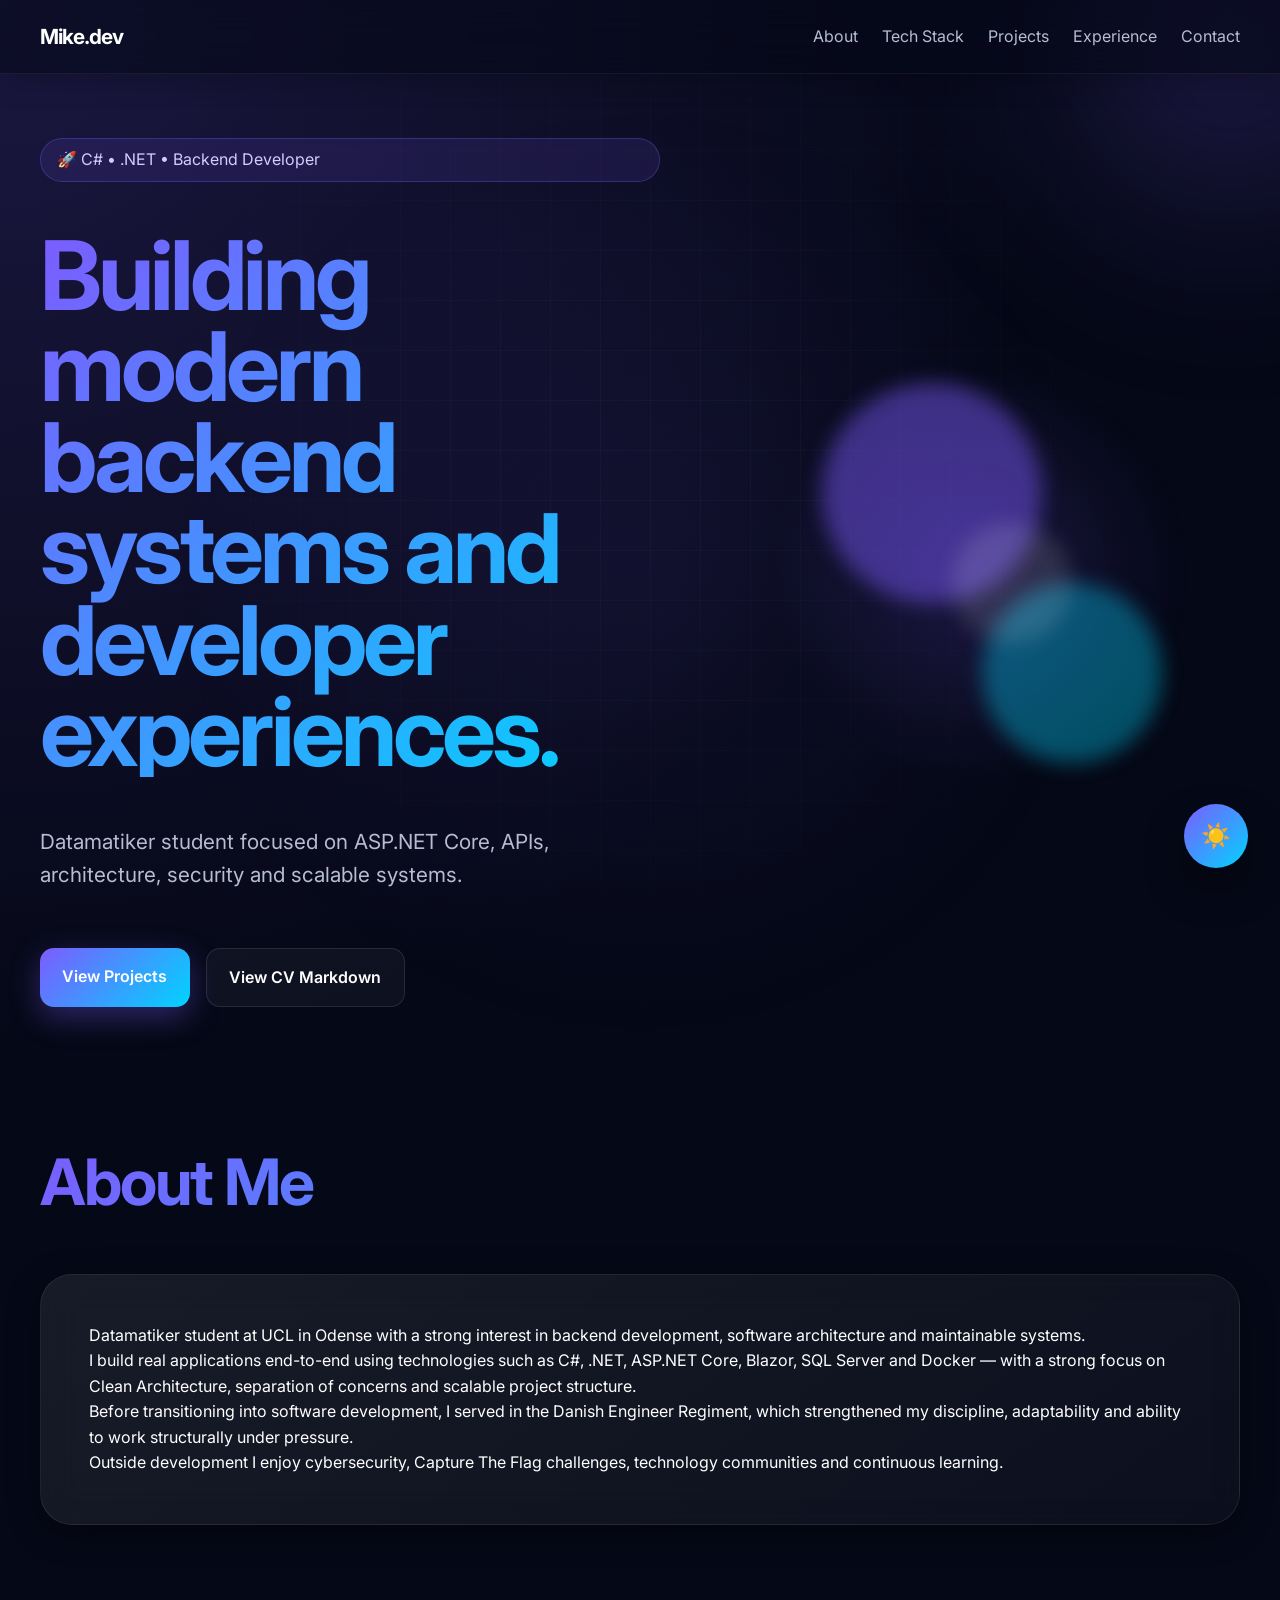
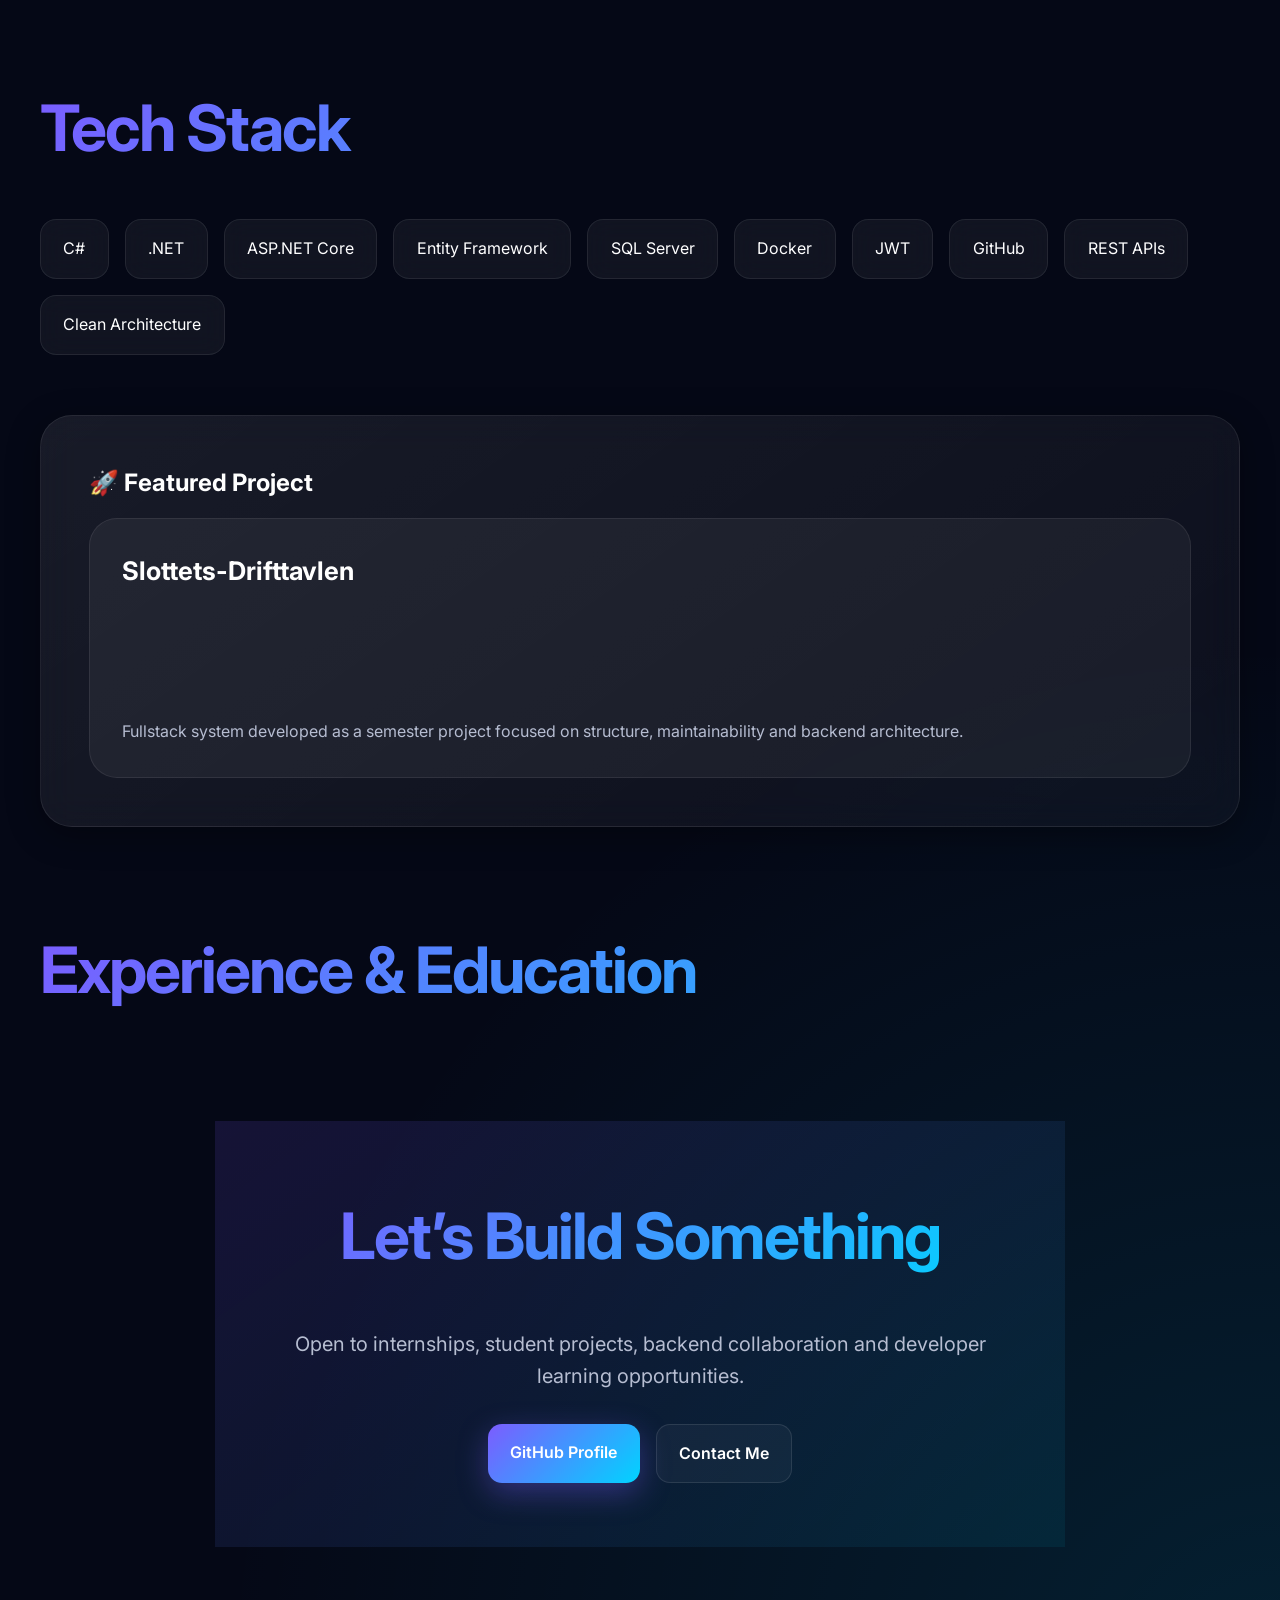
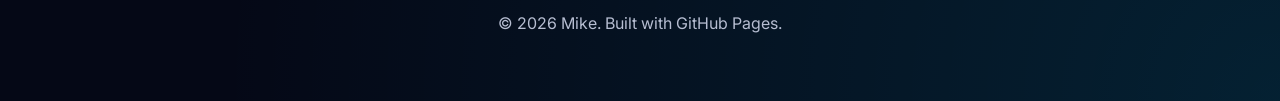
==== commit 561e04ae: "Upgrade professional about section" ====
--- a/index.html
+++ b/index.html
@@ -114,14 +114,37 @@
         <!-- #endregion -->
 
         <!-- #region About Section -->
-        <section id="about" class="section">
-<div class="glass-card hover-lift">
-<h2 class="section-title gradient-text">About Me</h2>
-<p class="about-text">
-Passionate backend developer focused on scalable architecture, maintainable systems and modern developer workflows using .NET technologies.
-</p>
-</div>
+        
+<section id="about" class="section">
+  <h2 class="section-title gradient-text">
+    About Me
+  </h2>
+
+  <div class="glass-card">
+    <p>
+      Datamatiker student at UCL in Odense with a strong interest in backend development,
+      software architecture and maintainable systems.
+    </p>
+
+    <p>
+      I build real applications end-to-end using technologies such as C#, .NET,
+      ASP.NET Core, Blazor, SQL Server and Docker — with a strong focus on
+      Clean Architecture, separation of concerns and scalable project structure.
+    </p>
+
+    <p>
+      Before transitioning into software development, I served in the Danish
+      Engineer Regiment, which strengthened my discipline, adaptability and
+      ability to work structurally under pressure.
+    </p>
+
+    <p>
+      Outside development I enjoy cybersecurity, Capture The Flag challenges,
+      technology communities and continuous learning.
+    </p>
+  </div>
 </section>
+
         <!-- #endregion -->
 
         <!-- #region Skills Section -->
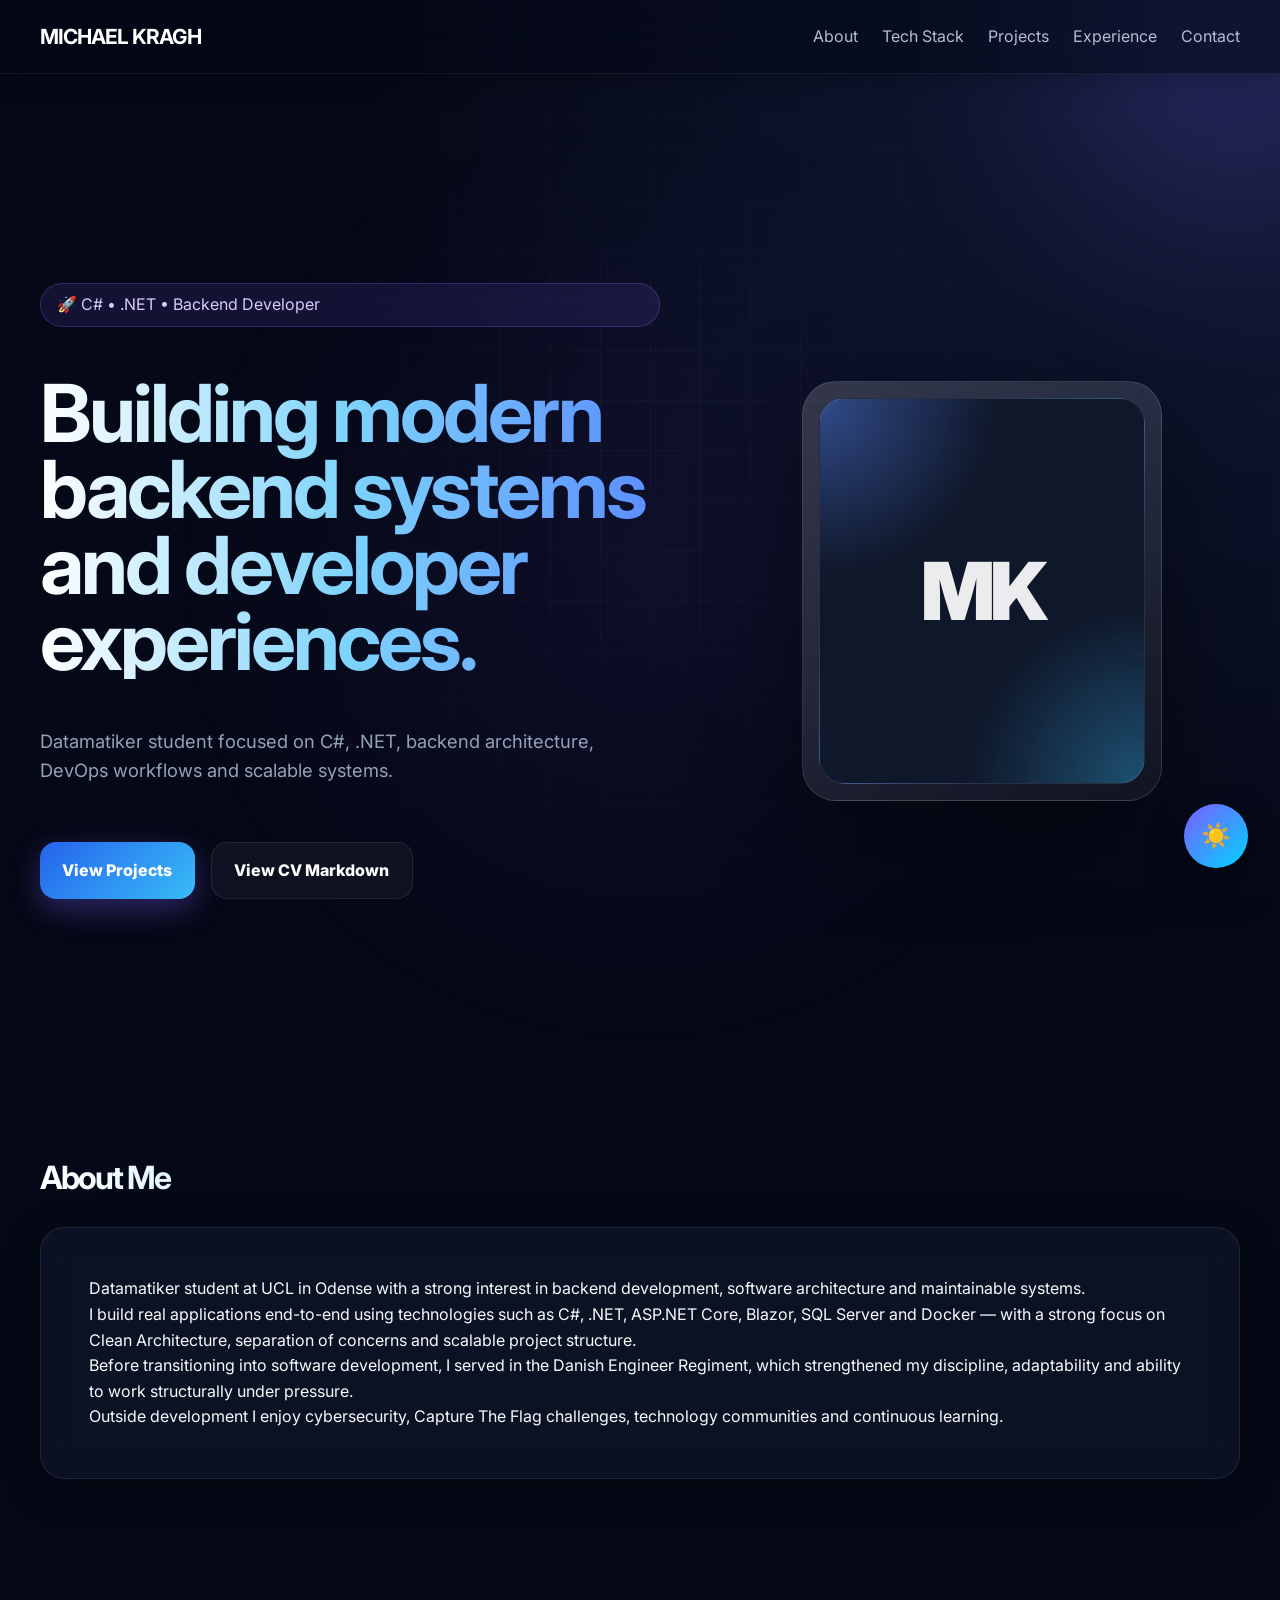
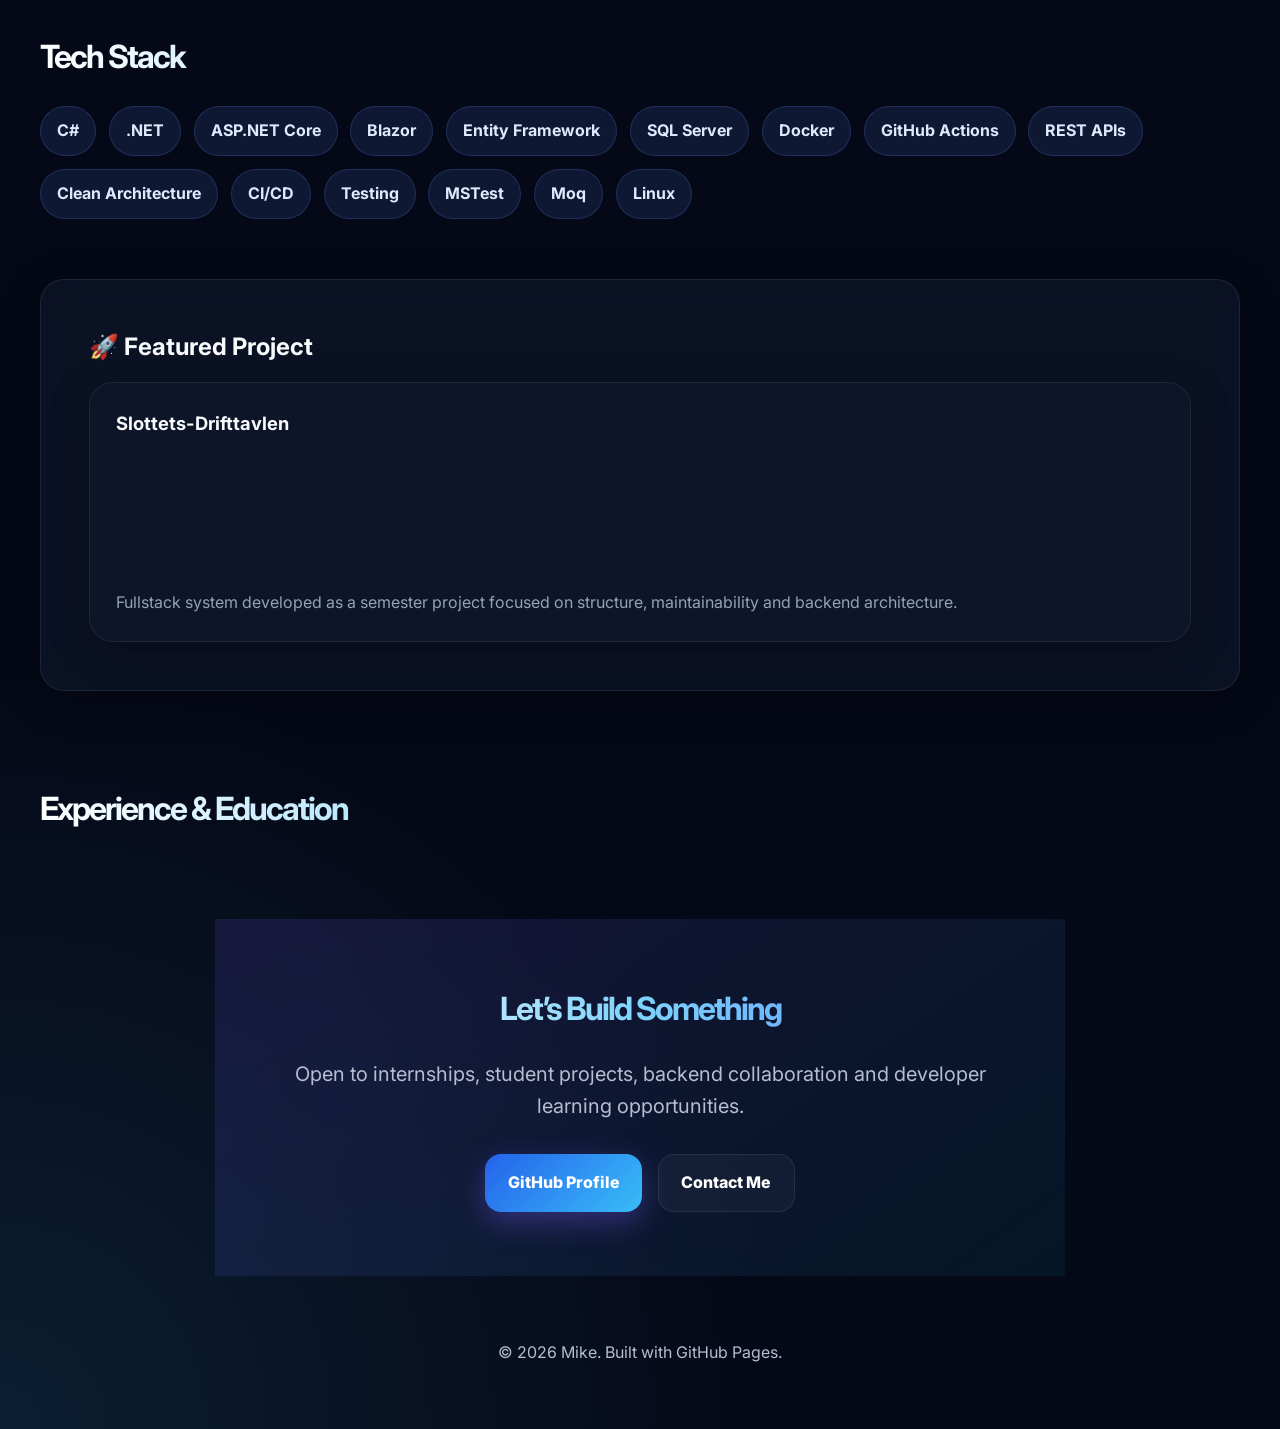
==== commit 25ab9d31: "Add Michael Kragh branding and profile image placeholder" ====
--- a/index.html
+++ b/index.html
@@ -32,7 +32,7 @@
       <!-- #endregion -->
 
       <!-- #region Title -->
-      <title>Mike | C# .NET Developer</title>
+      <title>Michael Kragh | C# .NET Developer</title>
       <!-- #endregion -->
 
       <!-- #region Fonts -->
@@ -68,7 +68,7 @@
   <!-- #region Page Header -->
   <header class="site-header">
     <nav class="site-nav" aria-label="Primary navigation">
-      <a href="#" class="brand" aria-label="Go to homepage">Mike.dev</a>
+      <a href="#" class="brand" aria-label="Go to homepage">MICHAEL KRAGH</a>
 
       <ul class="nav-links">
         <li><a href="#about">About</a></li>
@@ -103,14 +103,14 @@
 </div>
 </div>
 <div class="hero-right">
-<div class="hero-visual">
-<div class="orb orb-1"></div>
-<div class="orb orb-2"></div>
-<div class="orb orb-3"></div>
-</div>
-</div>
-</div>
-</section>
+        <div class="profile-frame" aria-label="Profile image placeholder">
+          <div class="profile-placeholder">
+            <span>MK</span>
+          </div>
+        </div>
+      </div>
+    </div>
+  </section>
         <!-- #endregion -->
 
         <!-- #region About Section -->
--- a/style.css
+++ b/style.css
@@ -1466,3 +1466,239 @@
 
 /* #endregion */
 
+
+/* #region Premium Visual Upgrade */
+
+:root {
+  --bg-primary: #050816;
+  --bg-secondary: #0f172a;
+  --accent: #5b8cff;
+  --accent-2: #38bdf8;
+  --text: #f8fafc;
+  --muted: #94a3b8;
+  --border: rgba(255,255,255,.08);
+}
+
+body {
+  background:
+    radial-gradient(circle at top right,
+      rgba(91,140,255,.16),
+      transparent 28%),
+
+    radial-gradient(circle at bottom left,
+      rgba(56,189,248,.12),
+      transparent 24%),
+
+    var(--bg-primary);
+
+  color: var(--text);
+}
+
+.section-title {
+  font-size: 2rem;
+  margin-bottom: 1.5rem;
+}
+
+.gradient-text {
+  background: linear-gradient(
+    90deg,
+    #ffffff,
+    #7dd3fc,
+    #5b8cff
+  );
+
+  -webkit-background-clip: text;
+  -webkit-text-fill-color: transparent;
+}
+
+.glass-card,
+.project-card,
+.timeline-item {
+  background: rgba(15,23,42,.72);
+  border: 1px solid var(--border);
+  border-radius: 24px;
+  backdrop-filter: blur(18px);
+
+  box-shadow:
+    0 10px 40px rgba(0,0,0,.25);
+
+  transition:
+    transform .25s ease,
+    border-color .25s ease;
+}
+
+.glass-card:hover,
+.project-card:hover,
+.timeline-item:hover {
+  transform: translateY(-6px);
+  border-color: rgba(91,140,255,.4);
+}
+
+.project-grid {
+  display: grid;
+  grid-template-columns:
+    repeat(auto-fit, minmax(260px, 1fr));
+
+  gap: 1.5rem;
+}
+
+.project-card {
+  padding: 1.6rem;
+}
+
+.project-card h3 {
+  font-size: 1.15rem;
+  margin-bottom: .8rem;
+}
+
+.project-card p {
+  color: var(--muted);
+}
+
+.skills {
+  display: flex;
+  flex-wrap: wrap;
+  gap: .8rem;
+}
+
+.skills li {
+  list-style: none;
+
+  padding:
+    .7rem 1rem;
+
+  border-radius: 999px;
+
+  background:
+    rgba(91,140,255,.12);
+
+  border:
+    1px solid rgba(91,140,255,.22);
+
+  color: #dbeafe;
+
+  font-weight: 700;
+}
+
+.timeline {
+  display: grid;
+  gap: 1.25rem;
+}
+
+.timeline-item {
+  padding: 1.5rem;
+}
+
+.timeline-date {
+  color: var(--accent-2);
+  font-weight: 800;
+  margin-bottom: .5rem;
+}
+
+.hero {
+  padding-top: 7rem;
+  padding-bottom: 6rem;
+}
+
+.hero h1 {
+  font-size: clamp(3rem, 8vw, 5rem);
+  line-height: .95;
+  letter-spacing: -3px;
+}
+
+.hero-description {
+  max-width: 760px;
+  font-size: 1.15rem;
+  color: var(--muted);
+}
+
+.primary-btn,
+.secondary-btn {
+  display: inline-flex;
+  align-items: center;
+  gap: .5rem;
+
+  padding:
+    .95rem 1.4rem;
+
+  border-radius: 16px;
+
+  text-decoration: none;
+  font-weight: 800;
+
+  transition:
+    transform .2s ease,
+    opacity .2s ease;
+}
+
+.primary-btn {
+  background:
+    linear-gradient(
+      135deg,
+      #2563eb,
+      #38bdf8
+    );
+
+  color: white;
+}
+
+.secondary-btn {
+  border: 1px solid var(--border);
+  color: white;
+  background: rgba(255,255,255,.04);
+}
+
+.primary-btn:hover,
+.secondary-btn:hover {
+  transform: translateY(-2px);
+}
+
+/* #endregion */
+
+
+/* #region Profile Image Placeholder */
+
+.profile-frame {
+  width: 360px;
+  height: 420px;
+  padding: 1rem;
+  border-radius: 34px;
+  background:
+    linear-gradient(
+      145deg,
+      rgba(255,255,255,.16),
+      rgba(255,255,255,.04)
+    );
+  border: 1px solid rgba(255,255,255,.12);
+  box-shadow: 0 30px 100px rgba(0,0,0,.45);
+}
+
+.profile-placeholder {
+  width: 100%;
+  height: 100%;
+  border-radius: 26px;
+  display: grid;
+  place-items: center;
+  background:
+    radial-gradient(circle at top left, rgba(91,140,255,.45), transparent 35%),
+    radial-gradient(circle at bottom right, rgba(56,189,248,.35), transparent 35%),
+    #0f172a;
+  border: 1px solid rgba(255,255,255,.10);
+}
+
+.profile-placeholder span {
+  font-size: 5rem;
+  font-weight: 900;
+  letter-spacing: -5px;
+  color: rgba(255,255,255,.92);
+}
+
+@media (max-width: 900px) {
+  .profile-frame {
+    width: 260px;
+    height: 300px;
+  }
+}
+
+/* #endregion */
+
--- a/style.css
+++ b/style.css
@@ -1466,3 +1466,239 @@
 
 /* #endregion */
 
+
+/* #region Premium Visual Upgrade */
+
+:root {
+  --bg-primary: #050816;
+  --bg-secondary: #0f172a;
+  --accent: #5b8cff;
+  --accent-2: #38bdf8;
+  --text: #f8fafc;
+  --muted: #94a3b8;
+  --border: rgba(255,255,255,.08);
+}
+
+body {
+  background:
+    radial-gradient(circle at top right,
+      rgba(91,140,255,.16),
+      transparent 28%),
+
+    radial-gradient(circle at bottom left,
+      rgba(56,189,248,.12),
+      transparent 24%),
+
+    var(--bg-primary);
+
+  color: var(--text);
+}
+
+.section-title {
+  font-size: 2rem;
+  margin-bottom: 1.5rem;
+}
+
+.gradient-text {
+  background: linear-gradient(
+    90deg,
+    #ffffff,
+    #7dd3fc,
+    #5b8cff
+  );
+
+  -webkit-background-clip: text;
+  -webkit-text-fill-color: transparent;
+}
+
+.glass-card,
+.project-card,
+.timeline-item {
+  background: rgba(15,23,42,.72);
+  border: 1px solid var(--border);
+  border-radius: 24px;
+  backdrop-filter: blur(18px);
+
+  box-shadow:
+    0 10px 40px rgba(0,0,0,.25);
+
+  transition:
+    transform .25s ease,
+    border-color .25s ease;
+}
+
+.glass-card:hover,
+.project-card:hover,
+.timeline-item:hover {
+  transform: translateY(-6px);
+  border-color: rgba(91,140,255,.4);
+}
+
+.project-grid {
+  display: grid;
+  grid-template-columns:
+    repeat(auto-fit, minmax(260px, 1fr));
+
+  gap: 1.5rem;
+}
+
+.project-card {
+  padding: 1.6rem;
+}
+
+.project-card h3 {
+  font-size: 1.15rem;
+  margin-bottom: .8rem;
+}
+
+.project-card p {
+  color: var(--muted);
+}
+
+.skills {
+  display: flex;
+  flex-wrap: wrap;
+  gap: .8rem;
+}
+
+.skills li {
+  list-style: none;
+
+  padding:
+    .7rem 1rem;
+
+  border-radius: 999px;
+
+  background:
+    rgba(91,140,255,.12);
+
+  border:
+    1px solid rgba(91,140,255,.22);
+
+  color: #dbeafe;
+
+  font-weight: 700;
+}
+
+.timeline {
+  display: grid;
+  gap: 1.25rem;
+}
+
+.timeline-item {
+  padding: 1.5rem;
+}
+
+.timeline-date {
+  color: var(--accent-2);
+  font-weight: 800;
+  margin-bottom: .5rem;
+}
+
+.hero {
+  padding-top: 7rem;
+  padding-bottom: 6rem;
+}
+
+.hero h1 {
+  font-size: clamp(3rem, 8vw, 5rem);
+  line-height: .95;
+  letter-spacing: -3px;
+}
+
+.hero-description {
+  max-width: 760px;
+  font-size: 1.15rem;
+  color: var(--muted);
+}
+
+.primary-btn,
+.secondary-btn {
+  display: inline-flex;
+  align-items: center;
+  gap: .5rem;
+
+  padding:
+    .95rem 1.4rem;
+
+  border-radius: 16px;
+
+  text-decoration: none;
+  font-weight: 800;
+
+  transition:
+    transform .2s ease,
+    opacity .2s ease;
+}
+
+.primary-btn {
+  background:
+    linear-gradient(
+      135deg,
+      #2563eb,
+      #38bdf8
+    );
+
+  color: white;
+}
+
+.secondary-btn {
+  border: 1px solid var(--border);
+  color: white;
+  background: rgba(255,255,255,.04);
+}
+
+.primary-btn:hover,
+.secondary-btn:hover {
+  transform: translateY(-2px);
+}
+
+/* #endregion */
+
+
+/* #region Profile Image Placeholder */
+
+.profile-frame {
+  width: 360px;
+  height: 420px;
+  padding: 1rem;
+  border-radius: 34px;
+  background:
+    linear-gradient(
+      145deg,
+      rgba(255,255,255,.16),
+      rgba(255,255,255,.04)
+    );
+  border: 1px solid rgba(255,255,255,.12);
+  box-shadow: 0 30px 100px rgba(0,0,0,.45);
+}
+
+.profile-placeholder {
+  width: 100%;
+  height: 100%;
+  border-radius: 26px;
+  display: grid;
+  place-items: center;
+  background:
+    radial-gradient(circle at top left, rgba(91,140,255,.45), transparent 35%),
+    radial-gradient(circle at bottom right, rgba(56,189,248,.35), transparent 35%),
+    #0f172a;
+  border: 1px solid rgba(255,255,255,.10);
+}
+
+.profile-placeholder span {
+  font-size: 5rem;
+  font-weight: 900;
+  letter-spacing: -5px;
+  color: rgba(255,255,255,.92);
+}
+
+@media (max-width: 900px) {
+  .profile-frame {
+    width: 260px;
+    height: 300px;
+  }
+}
+
+/* #endregion */
+
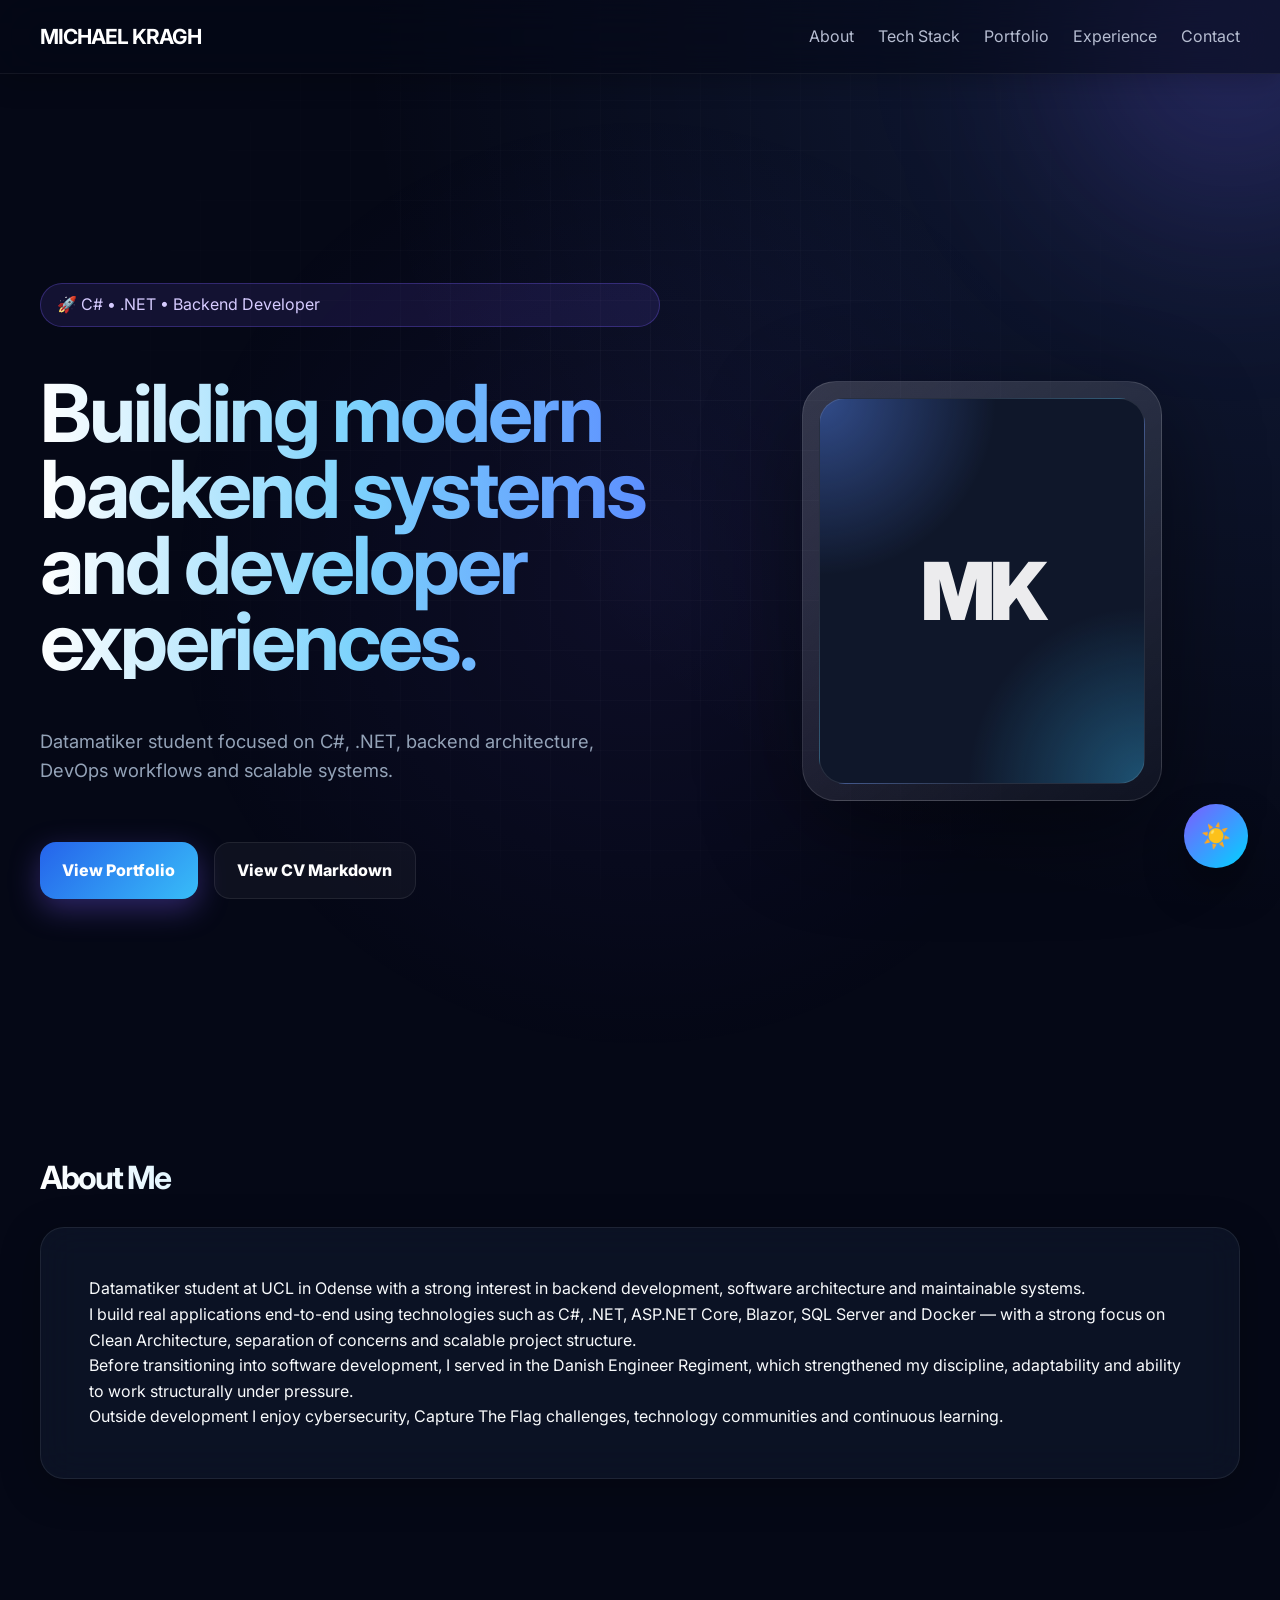
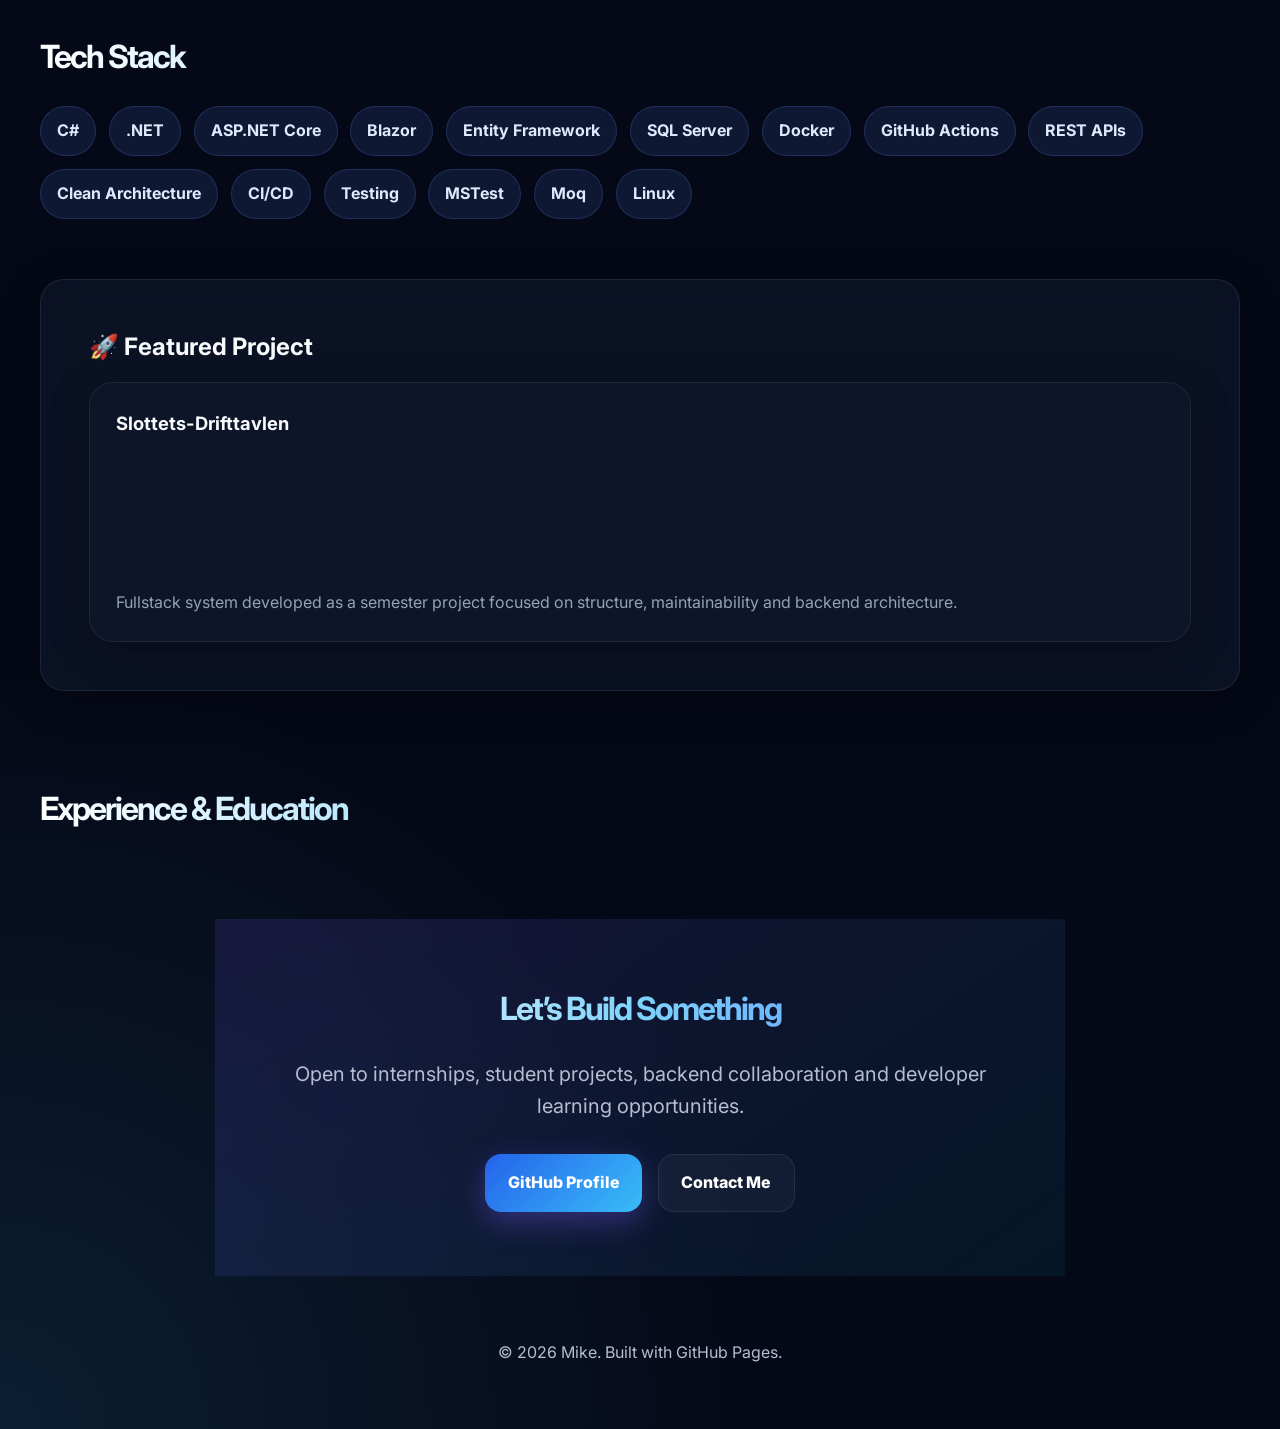
==== commit 74f26a80: "Move projects to separate portfolio timeline page" ====
--- a/index.html
+++ b/index.html
@@ -73,7 +73,7 @@
       <ul class="nav-links">
         <li><a href="#about">About</a></li>
         <li><a href="#skills">Tech Stack</a></li>
-        <li><a href="#projects">Projects</a></li>
+        <li><a href="portfolio.html">Portfolio</a></li>
         <li><a href="#experience">Experience</a></li>
         <li><a href="#contact">Contact</a></li>
       </ul>
@@ -98,7 +98,7 @@
 <h1 id="hero-title" class="gradient-text">Building modern backend systems and developer experiences.</h1>
 <p class="hero-description">Datamatiker student focused on ASP.NET Core, APIs, architecture, security and scalable systems.</p>
 <div class="hero-actions">
-<a href="#projects" class="primary-btn">View Projects</a>
+<a href="portfolio.html" class="primary-btn">View Portfolio</a>
 <a href="docs/cv.pdf" class="secondary-btn" target="_blank">View CV Markdown</a>
 </div>
 </div>
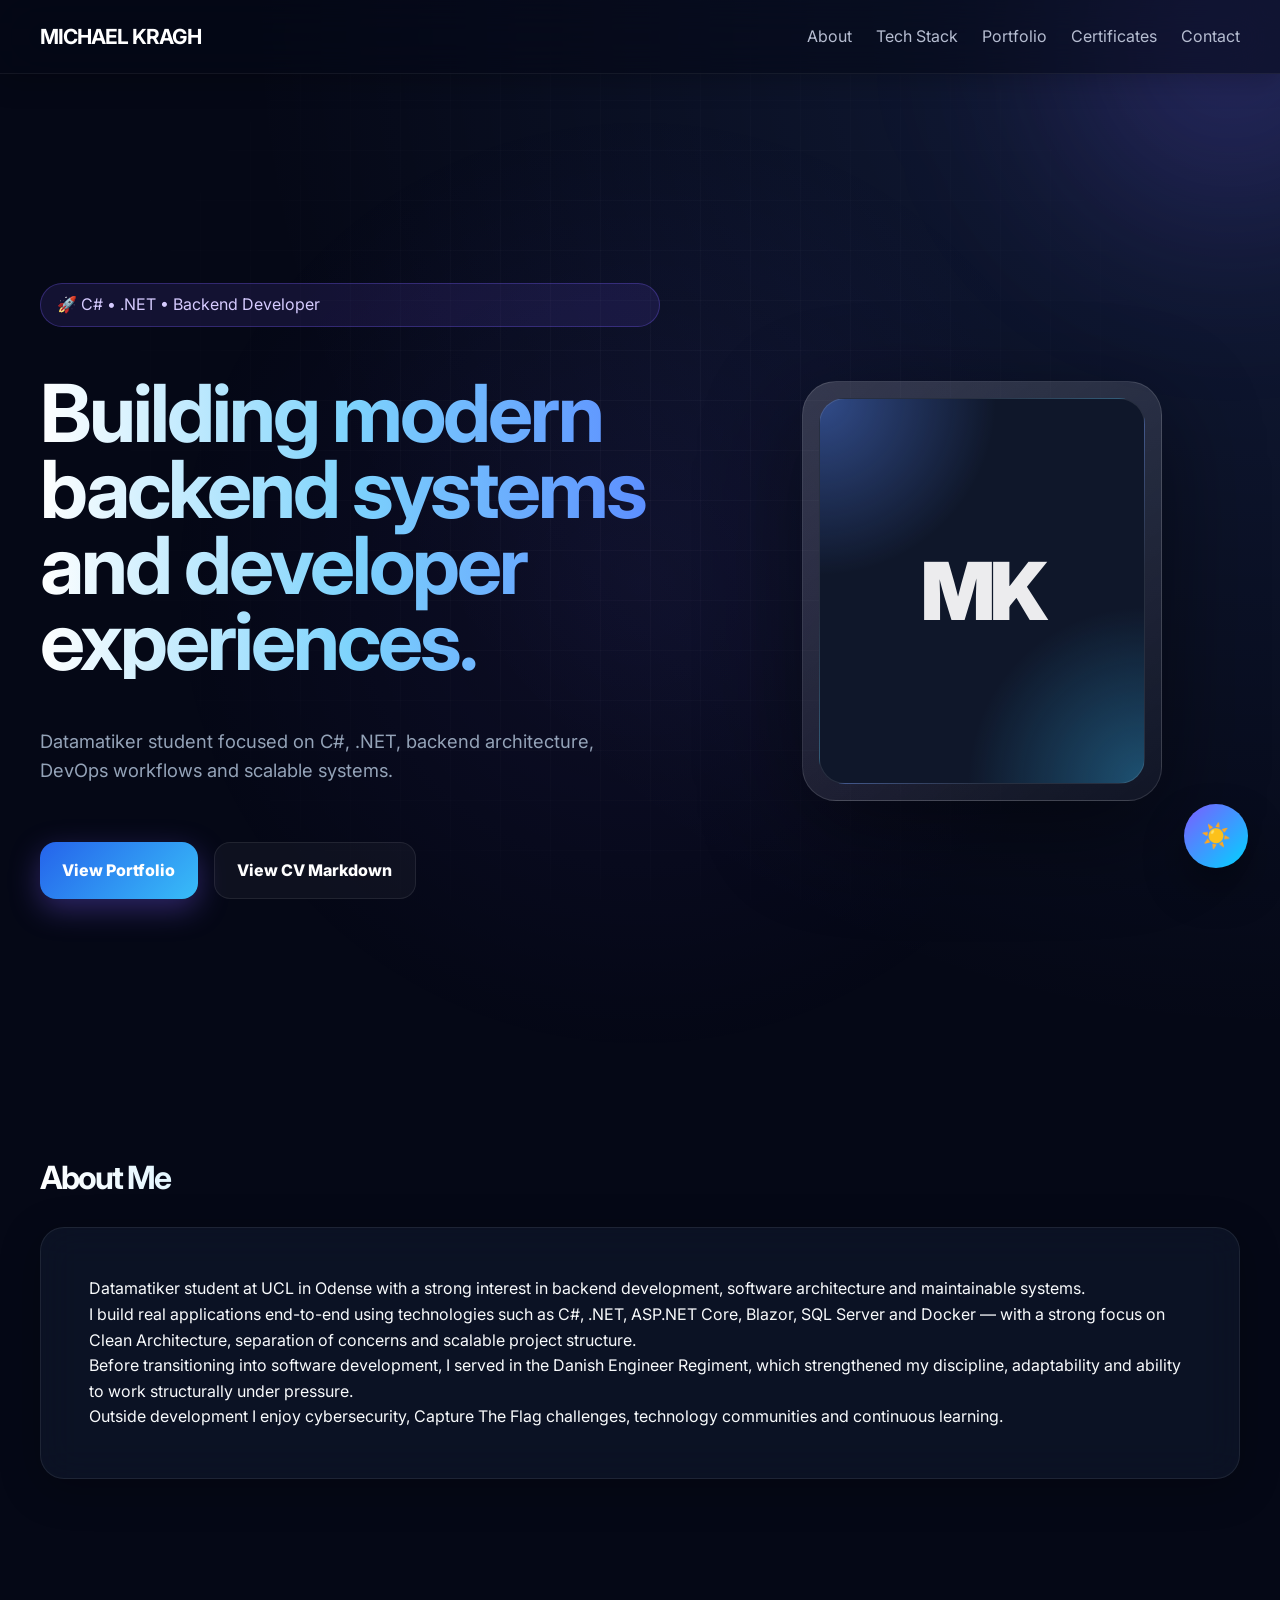
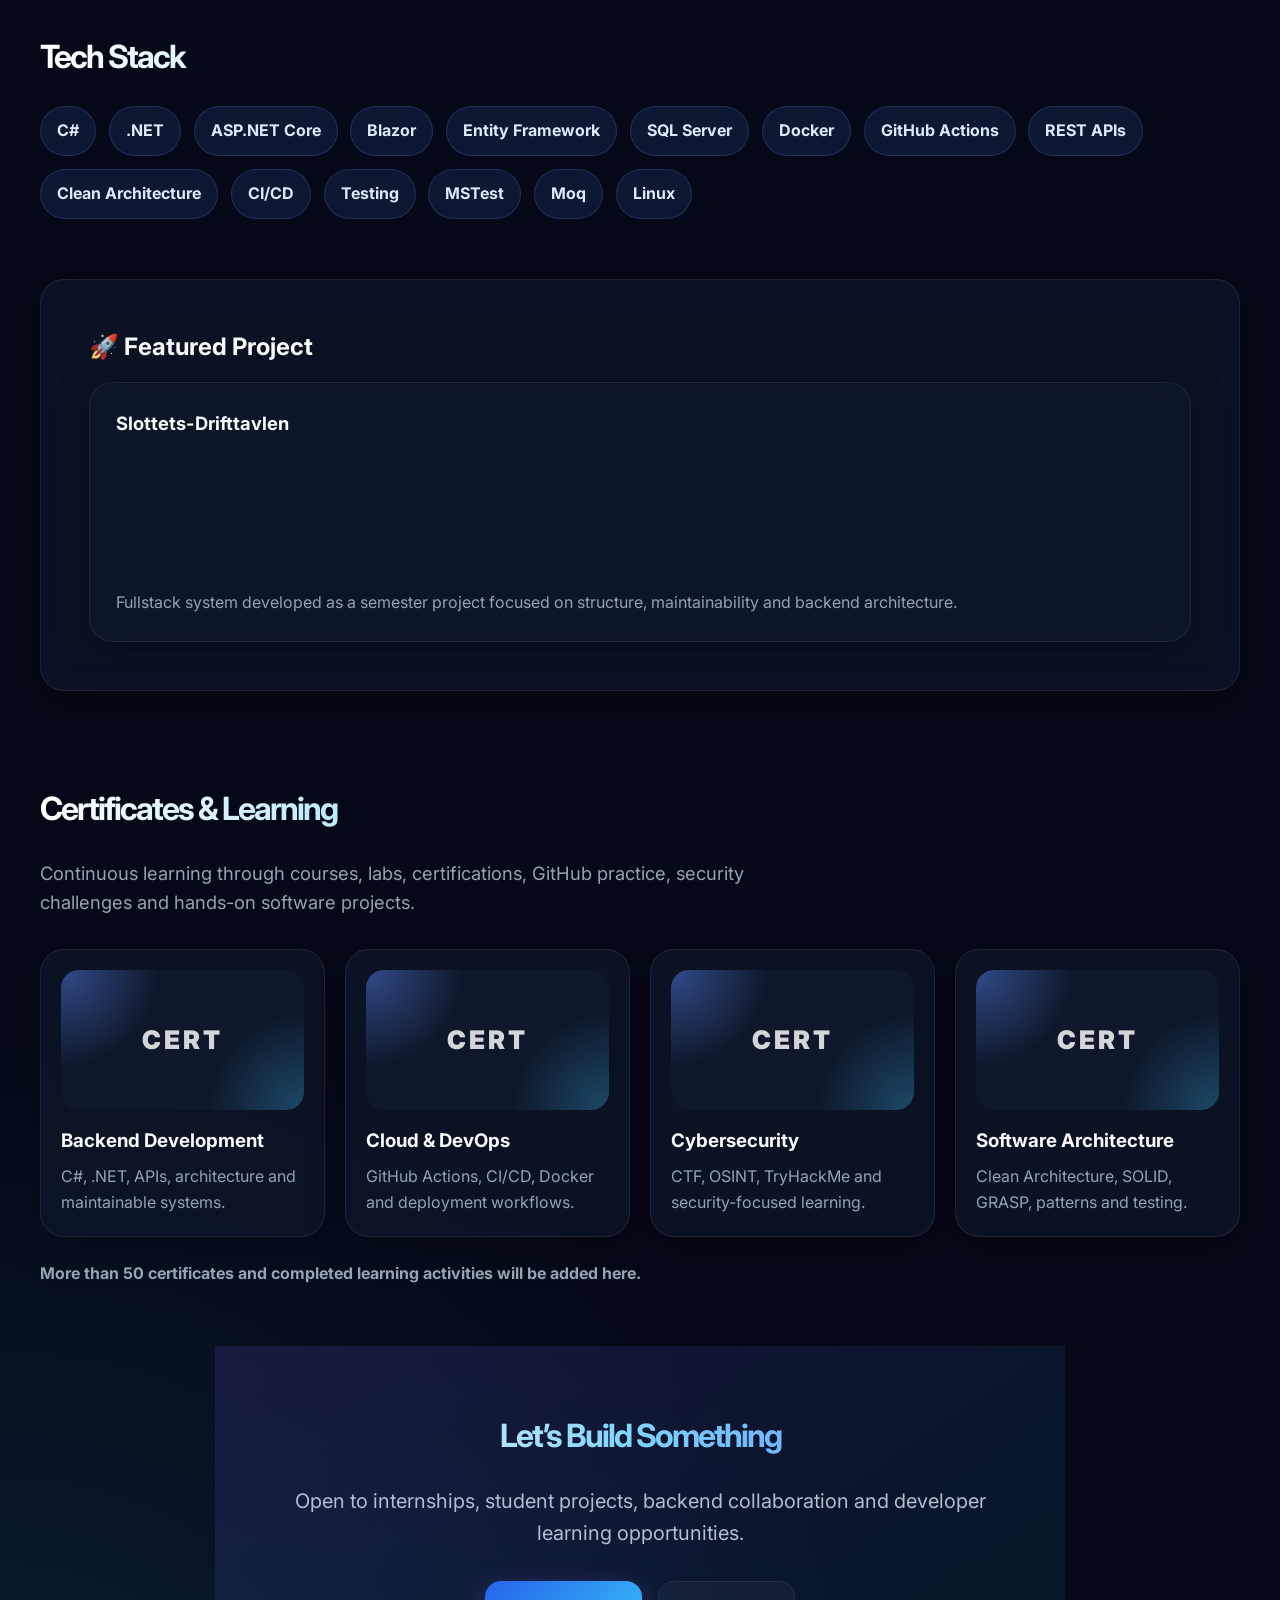
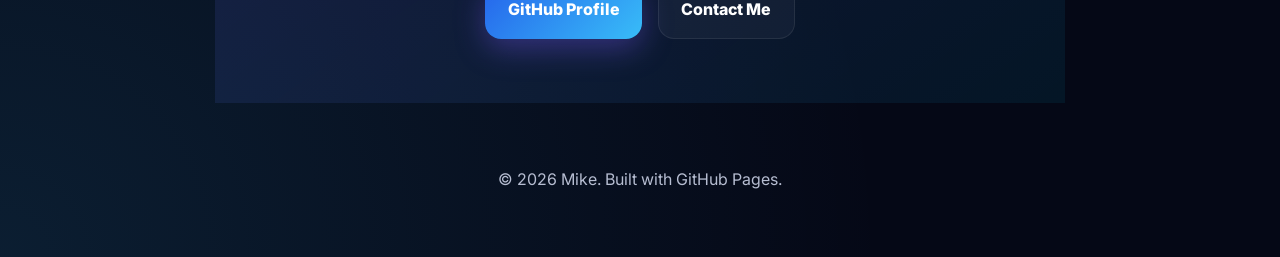
==== commit 2bb72620: "Replace homepage experience with certificates and skills focus" ====
--- a/index.html
+++ b/index.html
@@ -74,7 +74,7 @@
         <li><a href="#about">About</a></li>
         <li><a href="#skills">Tech Stack</a></li>
         <li><a href="portfolio.html">Portfolio</a></li>
-        <li><a href="#experience">Experience</a></li>
+        <li><a href="#certificates">Certificates</a></li>
         <li><a href="#contact">Contact</a></li>
       </ul>
 
@@ -172,10 +172,46 @@
           </article>
         </section>
         <!-- #endregion -->
-      <section id="experience" class="section">
-<h2 class="section-title gradient-text">Experience & Education</h2>
-<div id="timeline-container" class="timeline"></div>
-</section>
+      
+<section id="certificates" class="section">
+  <h2 class="section-title gradient-text">Certificates & Learning</h2>
+
+  <p class="hero-description">
+    Continuous learning through courses, labs, certifications, GitHub practice,
+    security challenges and hands-on software projects.
+  </p>
+
+  <div class="certificate-grid">
+    <article class="certificate-card">
+      <div class="certificate-image">CERT</div>
+      <h3>Backend Development</h3>
+      <p>C#, .NET, APIs, architecture and maintainable systems.</p>
+    </article>
+
+    <article class="certificate-card">
+      <div class="certificate-image">CERT</div>
+      <h3>Cloud & DevOps</h3>
+      <p>GitHub Actions, CI/CD, Docker and deployment workflows.</p>
+    </article>
+
+    <article class="certificate-card">
+      <div class="certificate-image">CERT</div>
+      <h3>Cybersecurity</h3>
+      <p>CTF, OSINT, TryHackMe and security-focused learning.</p>
+    </article>
+
+    <article class="certificate-card">
+      <div class="certificate-image">CERT</div>
+      <h3>Software Architecture</h3>
+      <p>Clean Architecture, SOLID, GRASP, patterns and testing.</p>
+    </article>
+  </div>
+
+  <p class="certificate-note">
+    More than 50 certificates and completed learning activities will be added here.
+  </p>
+</section>
+
 
 <section id="contact" class="section contact-section">
 <h2 class="section-title gradient-text">Let’s Build Something</h2>
--- a/style.css
+++ b/style.css
@@ -1702,3 +1702,59 @@
 
 /* #endregion */
 
+
+/* #region Certificates */
+
+.certificate-grid {
+  display: grid;
+  grid-template-columns: repeat(auto-fit, minmax(220px, 1fr));
+  gap: 1.25rem;
+  margin-top: 2rem;
+}
+
+.certificate-card {
+  padding: 1.25rem;
+  border-radius: 24px;
+  background: rgba(15,23,42,.72);
+  border: 1px solid rgba(255,255,255,.08);
+  box-shadow: 0 10px 40px rgba(0,0,0,.22);
+  transition: transform .25s ease, border-color .25s ease;
+}
+
+.certificate-card:hover {
+  transform: translateY(-6px);
+  border-color: rgba(91,140,255,.45);
+}
+
+.certificate-image {
+  height: 140px;
+  border-radius: 18px;
+  display: grid;
+  place-items: center;
+  margin-bottom: 1rem;
+  background:
+    radial-gradient(circle at top left, rgba(91,140,255,.45), transparent 35%),
+    radial-gradient(circle at bottom right, rgba(56,189,248,.30), transparent 35%),
+    #0f172a;
+  color: rgba(255,255,255,.82);
+  font-size: 1.6rem;
+  font-weight: 900;
+  letter-spacing: .12em;
+}
+
+.certificate-card h3 {
+  margin-bottom: .5rem;
+}
+
+.certificate-card p,
+.certificate-note {
+  color: var(--muted);
+}
+
+.certificate-note {
+  margin-top: 1.5rem;
+  font-weight: 700;
+}
+
+/* #endregion */
+
--- a/style.css
+++ b/style.css
@@ -1702,3 +1702,59 @@
 
 /* #endregion */
 
+
+/* #region Certificates */
+
+.certificate-grid {
+  display: grid;
+  grid-template-columns: repeat(auto-fit, minmax(220px, 1fr));
+  gap: 1.25rem;
+  margin-top: 2rem;
+}
+
+.certificate-card {
+  padding: 1.25rem;
+  border-radius: 24px;
+  background: rgba(15,23,42,.72);
+  border: 1px solid rgba(255,255,255,.08);
+  box-shadow: 0 10px 40px rgba(0,0,0,.22);
+  transition: transform .25s ease, border-color .25s ease;
+}
+
+.certificate-card:hover {
+  transform: translateY(-6px);
+  border-color: rgba(91,140,255,.45);
+}
+
+.certificate-image {
+  height: 140px;
+  border-radius: 18px;
+  display: grid;
+  place-items: center;
+  margin-bottom: 1rem;
+  background:
+    radial-gradient(circle at top left, rgba(91,140,255,.45), transparent 35%),
+    radial-gradient(circle at bottom right, rgba(56,189,248,.30), transparent 35%),
+    #0f172a;
+  color: rgba(255,255,255,.82);
+  font-size: 1.6rem;
+  font-weight: 900;
+  letter-spacing: .12em;
+}
+
+.certificate-card h3 {
+  margin-bottom: .5rem;
+}
+
+.certificate-card p,
+.certificate-note {
+  color: var(--muted);
+}
+
+.certificate-note {
+  margin-top: 1.5rem;
+  font-weight: 700;
+}
+
+/* #endregion */
+
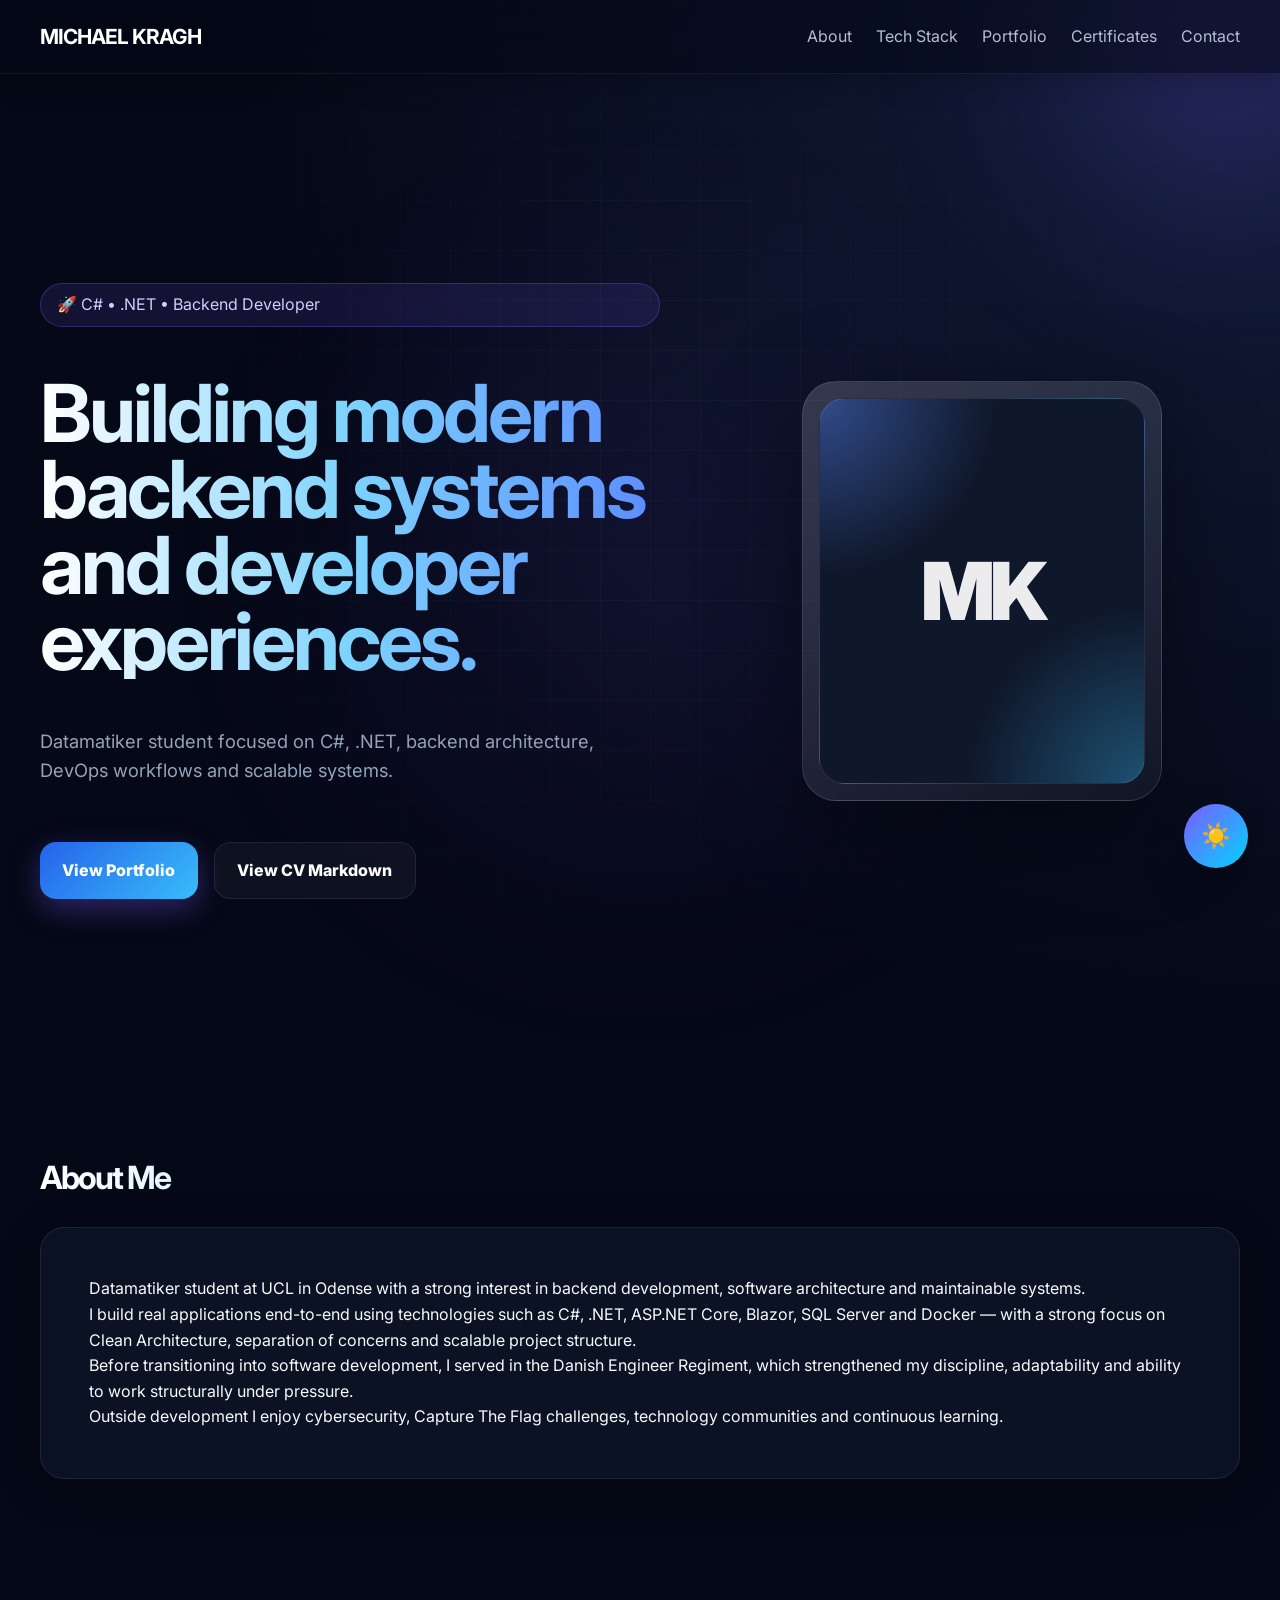
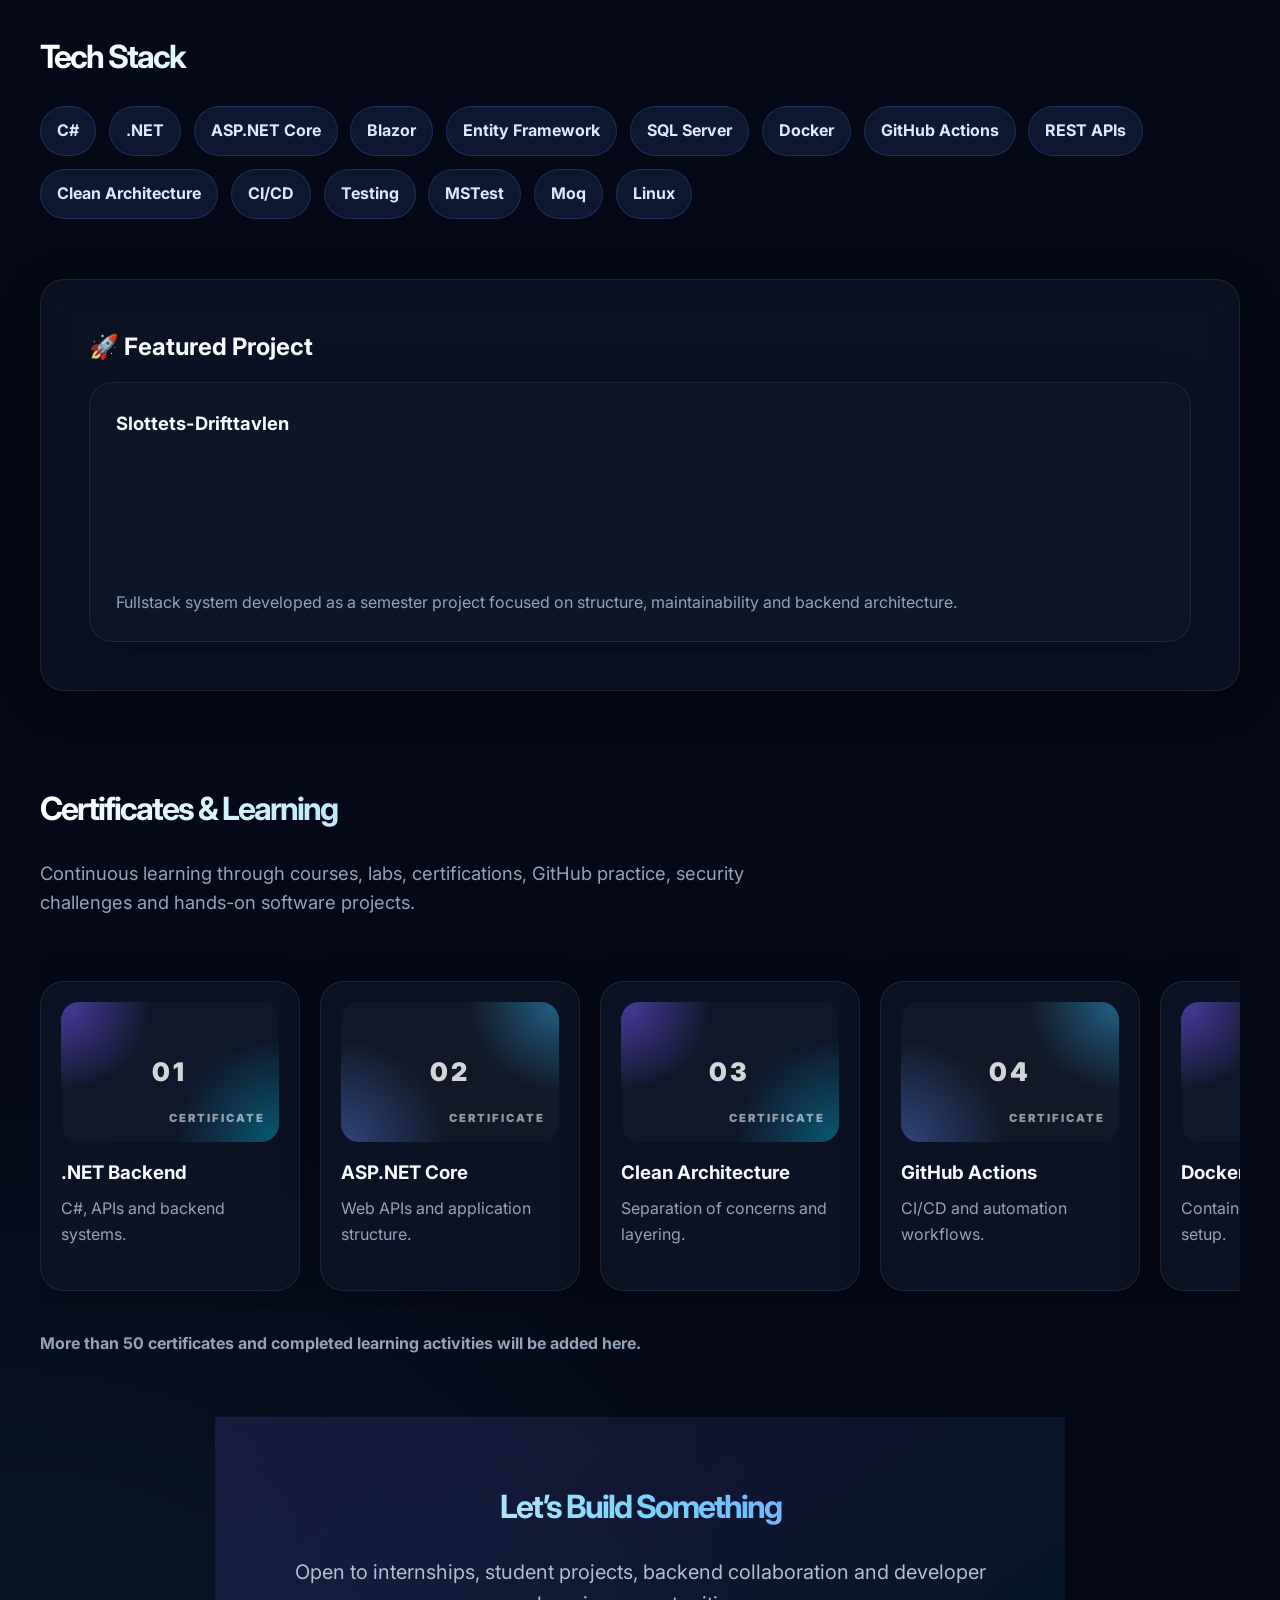
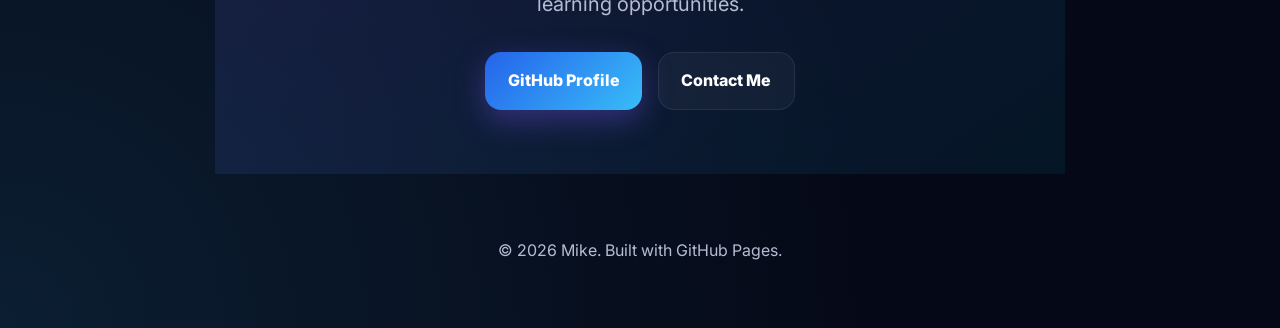
==== commit b591e2ab: "Add certificate slider with twelve placeholders" ====
--- a/index.html
+++ b/index.html
@@ -173,6 +173,7 @@
         </section>
         <!-- #endregion -->
       
+
 <section id="certificates" class="section">
   <h2 class="section-title gradient-text">Certificates & Learning</h2>
 
@@ -181,36 +182,26 @@
     security challenges and hands-on software projects.
   </p>
 
-  <div class="certificate-grid">
-    <article class="certificate-card">
-      <div class="certificate-image">CERT</div>
-      <h3>Backend Development</h3>
-      <p>C#, .NET, APIs, architecture and maintainable systems.</p>
-    </article>
-
-    <article class="certificate-card">
-      <div class="certificate-image">CERT</div>
-      <h3>Cloud & DevOps</h3>
-      <p>GitHub Actions, CI/CD, Docker and deployment workflows.</p>
-    </article>
-
-    <article class="certificate-card">
-      <div class="certificate-image">CERT</div>
-      <h3>Cybersecurity</h3>
-      <p>CTF, OSINT, TryHackMe and security-focused learning.</p>
-    </article>
-
-    <article class="certificate-card">
-      <div class="certificate-image">CERT</div>
-      <h3>Software Architecture</h3>
-      <p>Clean Architecture, SOLID, GRASP, patterns and testing.</p>
-    </article>
+  <div class="certificate-slider" aria-label="Certificate slider">
+    <article class="certificate-card"><div class="certificate-image">01</div><h3>.NET Backend</h3><p>C#, APIs and backend systems.</p></article>
+    <article class="certificate-card"><div class="certificate-image">02</div><h3>ASP.NET Core</h3><p>Web APIs and application structure.</p></article>
+    <article class="certificate-card"><div class="certificate-image">03</div><h3>Clean Architecture</h3><p>Separation of concerns and layering.</p></article>
+    <article class="certificate-card"><div class="certificate-image">04</div><h3>GitHub Actions</h3><p>CI/CD and automation workflows.</p></article>
+    <article class="certificate-card"><div class="certificate-image">05</div><h3>Docker</h3><p>Containers and deployment setup.</p></article>
+    <article class="certificate-card"><div class="certificate-image">06</div><h3>SQL & Databases</h3><p>Relational data and persistence.</p></article>
+    <article class="certificate-card"><div class="certificate-image">07</div><h3>Testing</h3><p>MSTest, Moq and test principles.</p></article>
+    <article class="certificate-card"><div class="certificate-image">08</div><h3>Security</h3><p>CTF, OSINT and security thinking.</p></article>
+    <article class="certificate-card"><div class="certificate-image">09</div><h3>Blazor</h3><p>Modern .NET web applications.</p></article>
+    <article class="certificate-card"><div class="certificate-image">10</div><h3>Frontend Basics</h3><p>HTML, CSS and JavaScript.</p></article>
+    <article class="certificate-card"><div class="certificate-image">11</div><h3>DevOps</h3><p>Deployment and maintainability.</p></article>
+    <article class="certificate-card"><div class="certificate-image">12</div><h3>Learning Path</h3><p>Ongoing professional development.</p></article>
   </div>
 
   <p class="certificate-note">
     More than 50 certificates and completed learning activities will be added here.
   </p>
 </section>
+
 
 
 <section id="contact" class="section contact-section">
--- a/style.css
+++ b/style.css
@@ -1758,3 +1758,68 @@
 
 /* #endregion */
 
+
+/* #region Certificate Slider Upgrade */
+
+.certificate-slider {
+  display: grid;
+  grid-auto-flow: column;
+  grid-auto-columns: minmax(260px, 320px);
+  gap: 1.25rem;
+  overflow-x: auto;
+  overscroll-behavior-inline: contain;
+  scroll-snap-type: inline mandatory;
+  padding: 2rem 0 1rem;
+  scrollbar-width: thin;
+}
+
+.certificate-slider .certificate-card {
+  scroll-snap-align: start;
+  min-height: 310px;
+}
+
+.certificate-slider::-webkit-scrollbar {
+  height: 10px;
+}
+
+.certificate-slider::-webkit-scrollbar-track {
+  background: rgba(255,255,255,.05);
+  border-radius: 999px;
+}
+
+.certificate-slider::-webkit-scrollbar-thumb {
+  background: linear-gradient(90deg, #2563eb, #38bdf8);
+  border-radius: 999px;
+}
+
+.certificate-image {
+  position: relative;
+  overflow: hidden;
+}
+
+.certificate-image::after {
+  content: "CERTIFICATE";
+  position: absolute;
+  bottom: 14px;
+  right: 14px;
+  font-size: .7rem;
+  letter-spacing: .18em;
+  color: rgba(255,255,255,.55);
+}
+
+.certificate-card:nth-child(odd) .certificate-image {
+  background:
+    radial-gradient(circle at top left, rgba(124,92,255,.55), transparent 35%),
+    radial-gradient(circle at bottom right, rgba(0,212,255,.35), transparent 40%),
+    #0f172a;
+}
+
+.certificate-card:nth-child(even) .certificate-image {
+  background:
+    radial-gradient(circle at top right, rgba(56,189,248,.45), transparent 35%),
+    radial-gradient(circle at bottom left, rgba(91,140,255,.40), transparent 40%),
+    #111827;
+}
+
+/* #endregion */
+
--- a/style.css
+++ b/style.css
@@ -1758,3 +1758,68 @@
 
 /* #endregion */
 
+
+/* #region Certificate Slider Upgrade */
+
+.certificate-slider {
+  display: grid;
+  grid-auto-flow: column;
+  grid-auto-columns: minmax(260px, 320px);
+  gap: 1.25rem;
+  overflow-x: auto;
+  overscroll-behavior-inline: contain;
+  scroll-snap-type: inline mandatory;
+  padding: 2rem 0 1rem;
+  scrollbar-width: thin;
+}
+
+.certificate-slider .certificate-card {
+  scroll-snap-align: start;
+  min-height: 310px;
+}
+
+.certificate-slider::-webkit-scrollbar {
+  height: 10px;
+}
+
+.certificate-slider::-webkit-scrollbar-track {
+  background: rgba(255,255,255,.05);
+  border-radius: 999px;
+}
+
+.certificate-slider::-webkit-scrollbar-thumb {
+  background: linear-gradient(90deg, #2563eb, #38bdf8);
+  border-radius: 999px;
+}
+
+.certificate-image {
+  position: relative;
+  overflow: hidden;
+}
+
+.certificate-image::after {
+  content: "CERTIFICATE";
+  position: absolute;
+  bottom: 14px;
+  right: 14px;
+  font-size: .7rem;
+  letter-spacing: .18em;
+  color: rgba(255,255,255,.55);
+}
+
+.certificate-card:nth-child(odd) .certificate-image {
+  background:
+    radial-gradient(circle at top left, rgba(124,92,255,.55), transparent 35%),
+    radial-gradient(circle at bottom right, rgba(0,212,255,.35), transparent 40%),
+    #0f172a;
+}
+
+.certificate-card:nth-child(even) .certificate-image {
+  background:
+    radial-gradient(circle at top right, rgba(56,189,248,.45), transparent 35%),
+    radial-gradient(circle at bottom left, rgba(91,140,255,.40), transparent 40%),
+    #111827;
+}
+
+/* #endregion */
+
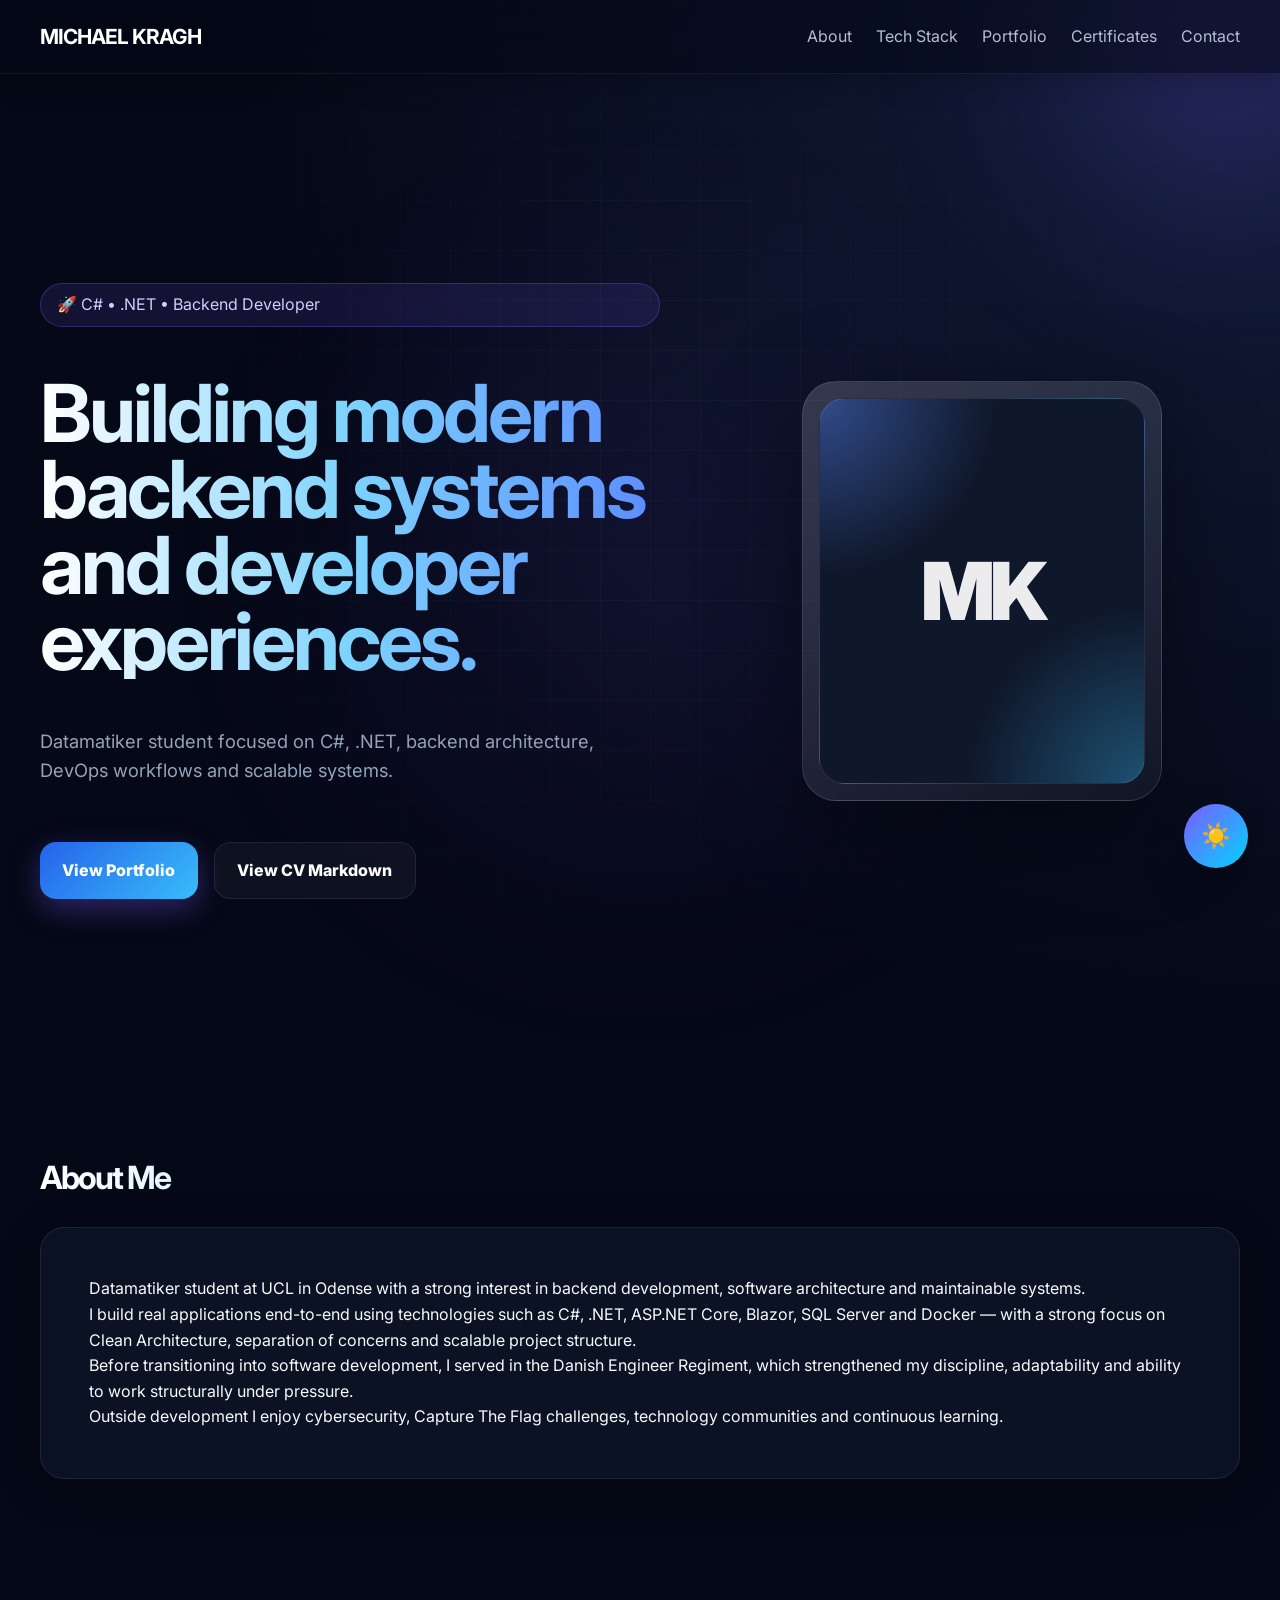
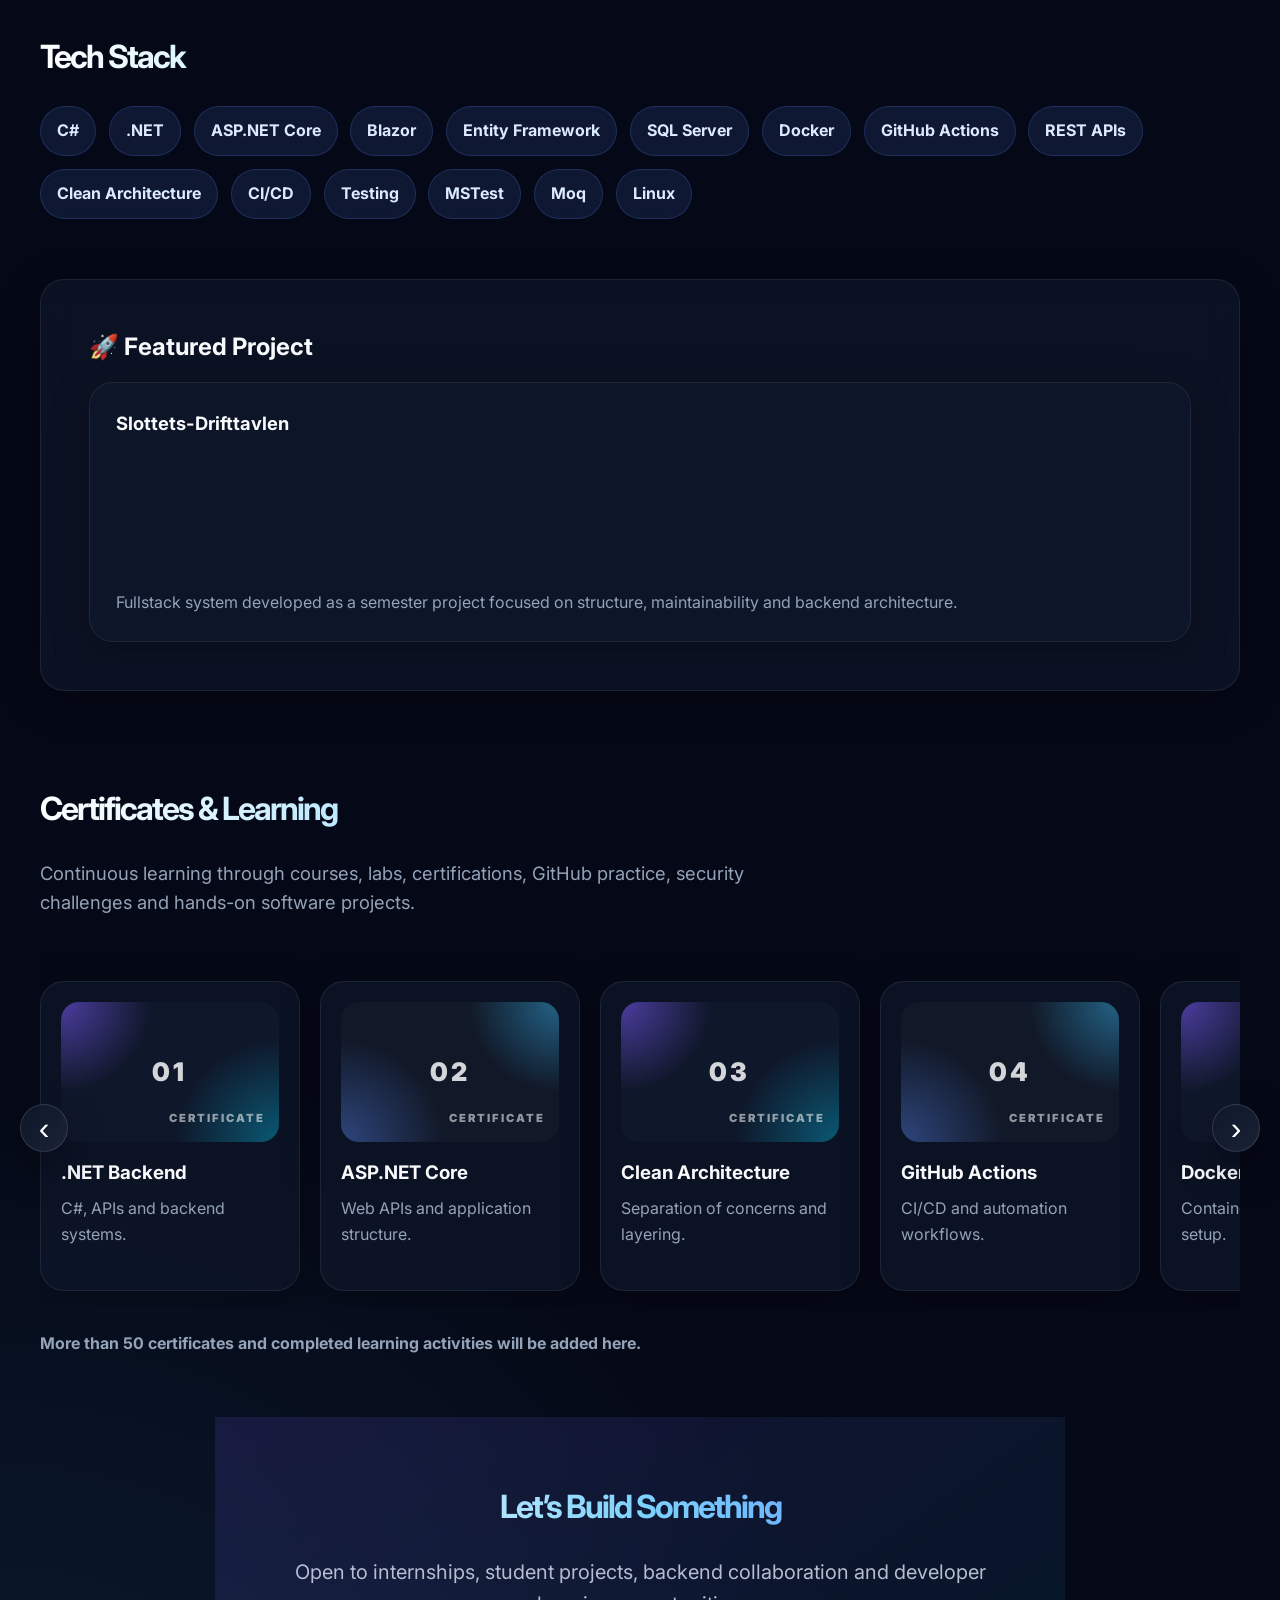
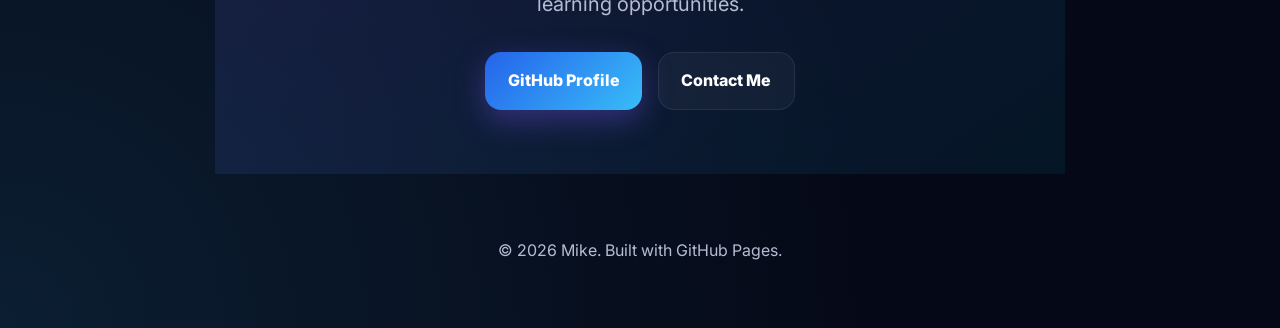
==== commit bbcc3b5a: "Add certificate slider arrow controls" ====
--- a/index.html
+++ b/index.html
@@ -182,7 +182,10 @@
     security challenges and hands-on software projects.
   </p>
 
-  <div class="certificate-slider" aria-label="Certificate slider">
+  <div class="certificate-slider-wrapper">
+    <button class="slider-btn slider-btn-left" type="button" aria-label="Scroll certificates left">‹</button>
+
+    <div class="certificate-slider" aria-label="Certificate slider">
     <article class="certificate-card"><div class="certificate-image">01</div><h3>.NET Backend</h3><p>C#, APIs and backend systems.</p></article>
     <article class="certificate-card"><div class="certificate-image">02</div><h3>ASP.NET Core</h3><p>Web APIs and application structure.</p></article>
     <article class="certificate-card"><div class="certificate-image">03</div><h3>Clean Architecture</h3><p>Separation of concerns and layering.</p></article>
@@ -197,6 +200,9 @@
     <article class="certificate-card"><div class="certificate-image">12</div><h3>Learning Path</h3><p>Ongoing professional development.</p></article>
   </div>
 
+    <button class="slider-btn slider-btn-right" type="button" aria-label="Scroll certificates right">›</button>
+  </div>
+
   <p class="certificate-note">
     More than 50 certificates and completed learning activities will be added here.
   </p>
--- a/style.css
+++ b/style.css
@@ -1823,3 +1823,84 @@
 
 /* #endregion */
 
+
+/* #region Certificate Slider Controls */
+
+.certificate-slider-wrapper {
+  position: relative;
+}
+
+.certificate-slider {
+  scrollbar-width: none;
+}
+
+.certificate-slider::-webkit-scrollbar {
+  display: none;
+}
+
+.slider-btn {
+  position: absolute;
+  top: 50%;
+  transform: translateY(-50%);
+  z-index: 20;
+
+  width: 48px;
+  height: 48px;
+
+  border: 1px solid rgba(255,255,255,.12);
+  border-radius: 50%;
+
+  background:
+    linear-gradient(
+      135deg,
+      rgba(15,23,42,.92),
+      rgba(30,41,59,.82)
+    );
+
+  color: white;
+
+  font-size: 2rem;
+  line-height: 1;
+
+  cursor: pointer;
+
+  box-shadow:
+    0 16px 40px rgba(0,0,0,.35);
+
+  transition:
+    transform .2s ease,
+    background .2s ease,
+    border-color .2s ease;
+}
+
+.slider-btn:hover {
+  transform: translateY(-50%) scale(1.08);
+  border-color: rgba(56,189,248,.55);
+  background:
+    linear-gradient(
+      135deg,
+      #2563eb,
+      #38bdf8
+    );
+}
+
+.slider-btn-left {
+  left: -1.25rem;
+}
+
+.slider-btn-right {
+  right: -1.25rem;
+}
+
+@media (max-width: 768px) {
+  .slider-btn-left {
+    left: .25rem;
+  }
+
+  .slider-btn-right {
+    right: .25rem;
+  }
+}
+
+/* #endregion */
+
--- a/style.css
+++ b/style.css
@@ -1823,3 +1823,84 @@
 
 /* #endregion */
 
+
+/* #region Certificate Slider Controls */
+
+.certificate-slider-wrapper {
+  position: relative;
+}
+
+.certificate-slider {
+  scrollbar-width: none;
+}
+
+.certificate-slider::-webkit-scrollbar {
+  display: none;
+}
+
+.slider-btn {
+  position: absolute;
+  top: 50%;
+  transform: translateY(-50%);
+  z-index: 20;
+
+  width: 48px;
+  height: 48px;
+
+  border: 1px solid rgba(255,255,255,.12);
+  border-radius: 50%;
+
+  background:
+    linear-gradient(
+      135deg,
+      rgba(15,23,42,.92),
+      rgba(30,41,59,.82)
+    );
+
+  color: white;
+
+  font-size: 2rem;
+  line-height: 1;
+
+  cursor: pointer;
+
+  box-shadow:
+    0 16px 40px rgba(0,0,0,.35);
+
+  transition:
+    transform .2s ease,
+    background .2s ease,
+    border-color .2s ease;
+}
+
+.slider-btn:hover {
+  transform: translateY(-50%) scale(1.08);
+  border-color: rgba(56,189,248,.55);
+  background:
+    linear-gradient(
+      135deg,
+      #2563eb,
+      #38bdf8
+    );
+}
+
+.slider-btn-left {
+  left: -1.25rem;
+}
+
+.slider-btn-right {
+  right: -1.25rem;
+}
+
+@media (max-width: 768px) {
+  .slider-btn-left {
+    left: .25rem;
+  }
+
+  .slider-btn-right {
+    right: .25rem;
+  }
+}
+
+/* #endregion */
+
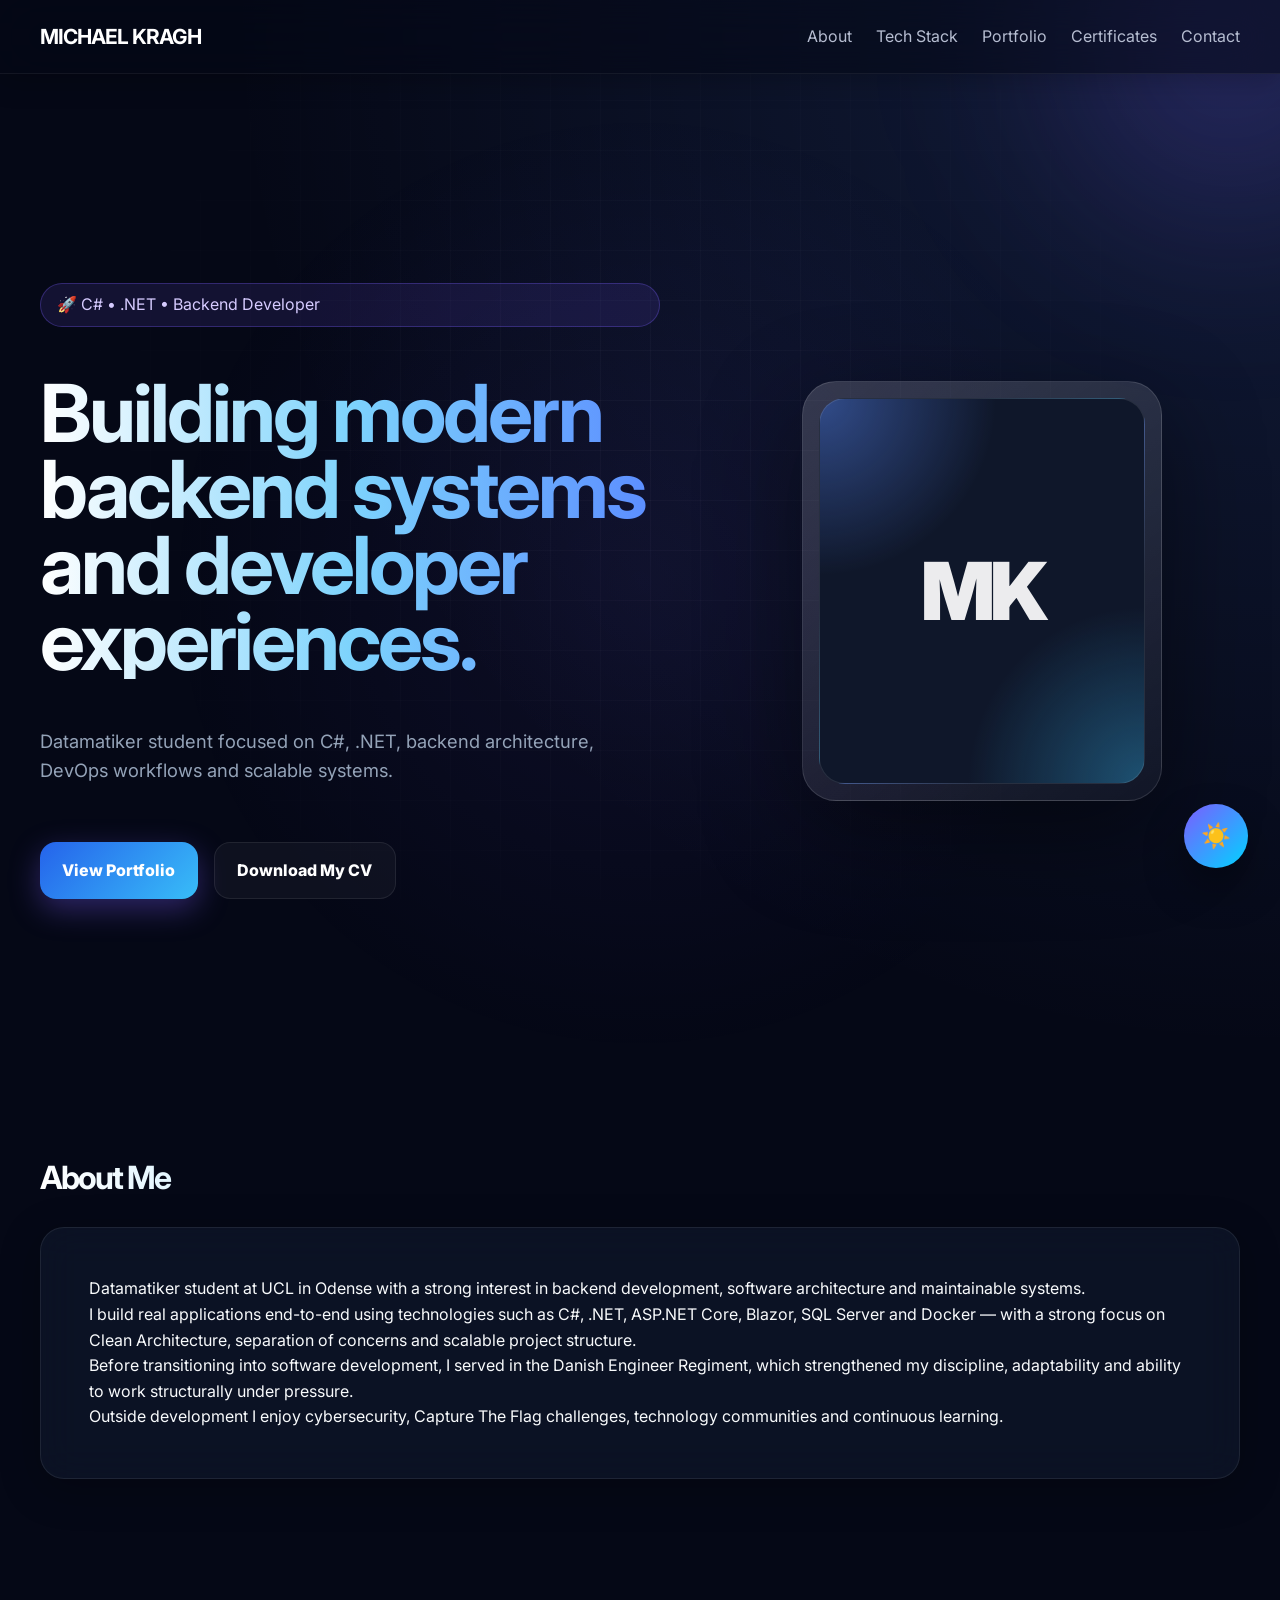
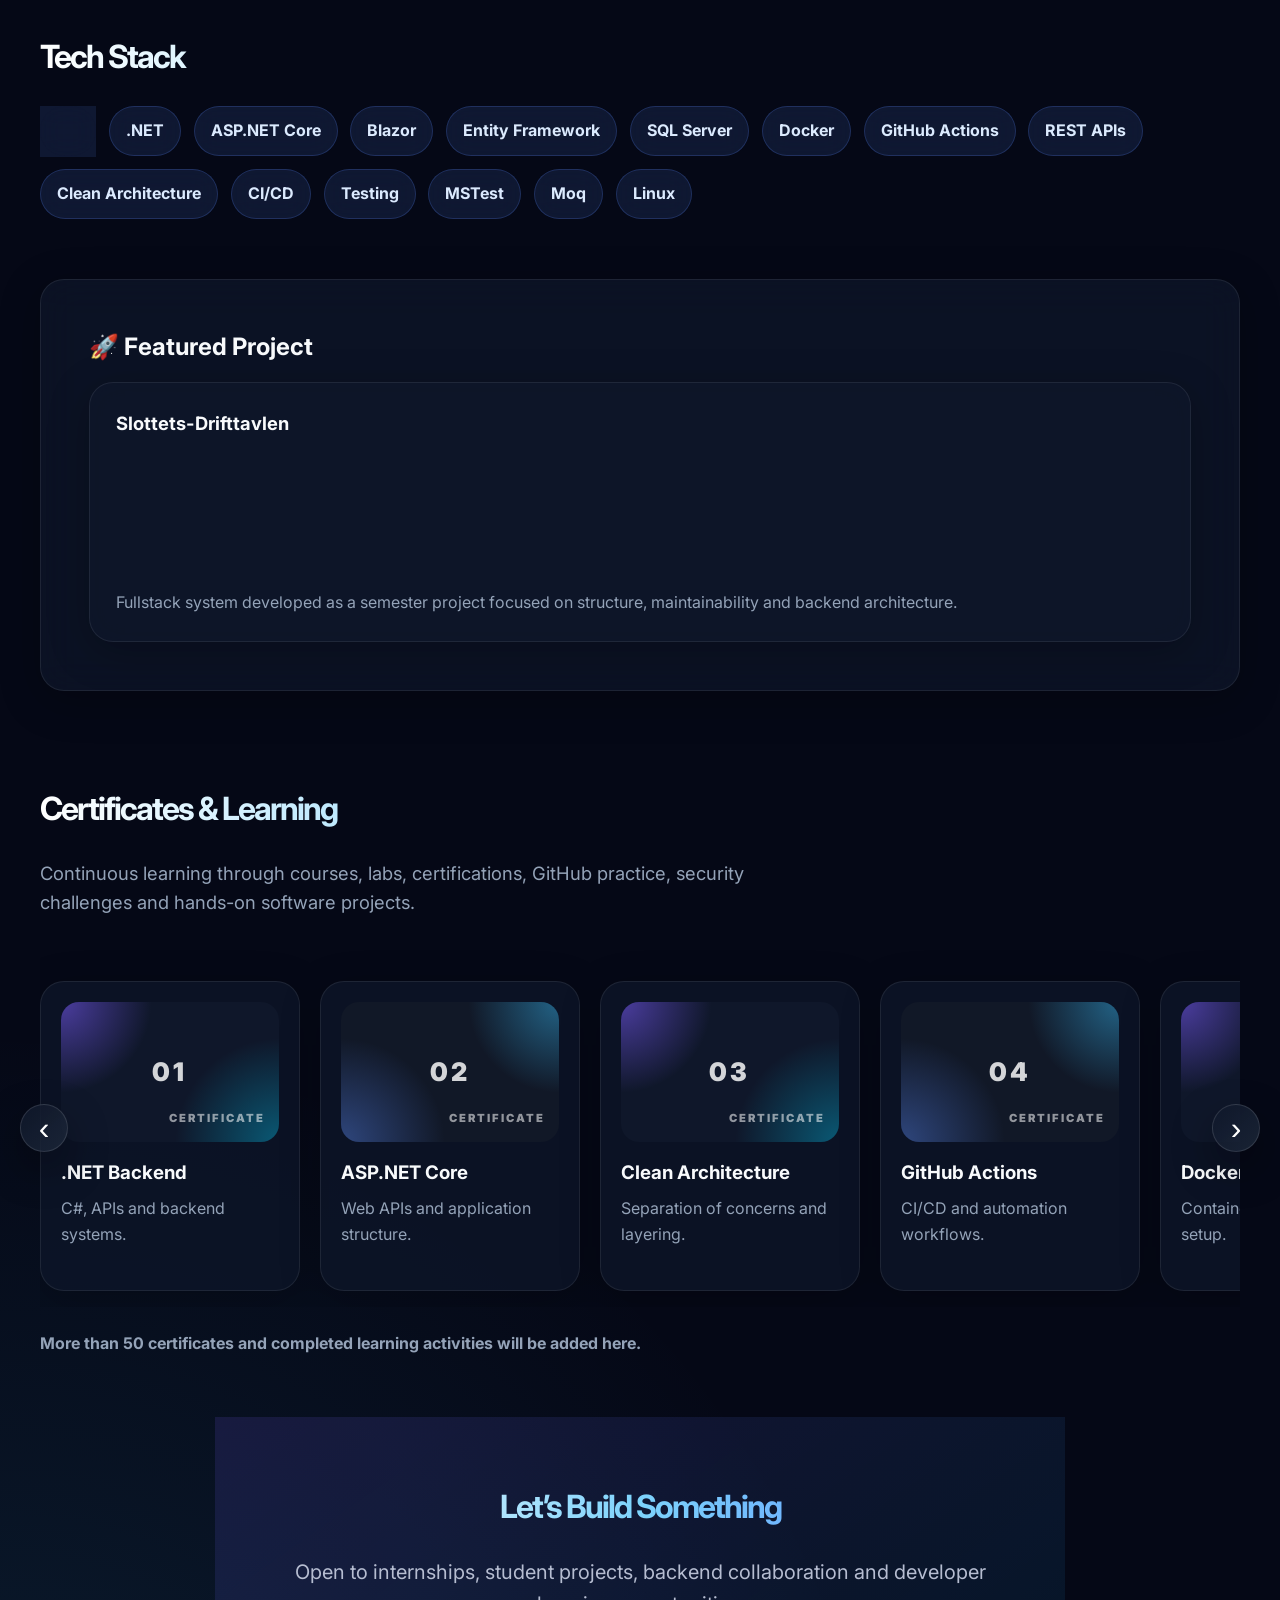
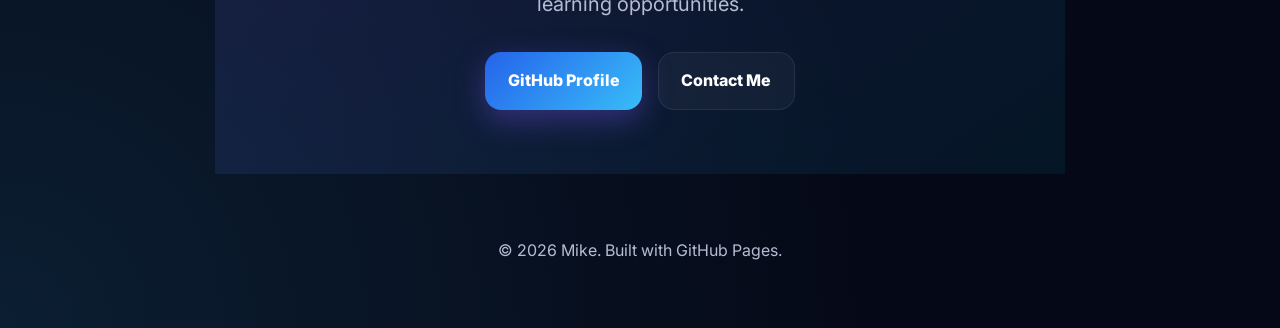
==== commit f6de531f: "Rename CV button to Download My CV" ====
--- a/index.html
+++ b/index.html
@@ -99,7 +99,7 @@
 <p class="hero-description">Datamatiker student focused on ASP.NET Core, APIs, architecture, security and scalable systems.</p>
 <div class="hero-actions">
 <a href="portfolio.html" class="primary-btn">View Portfolio</a>
-<a href="docs/cv.pdf" class="secondary-btn" target="_blank">View CV Markdown</a>
+<a href="docs/cv.pdf" class="secondary-btn" target="_blank">Download My CV</a>
 </div>
 </div>
 <div class="hero-right">
